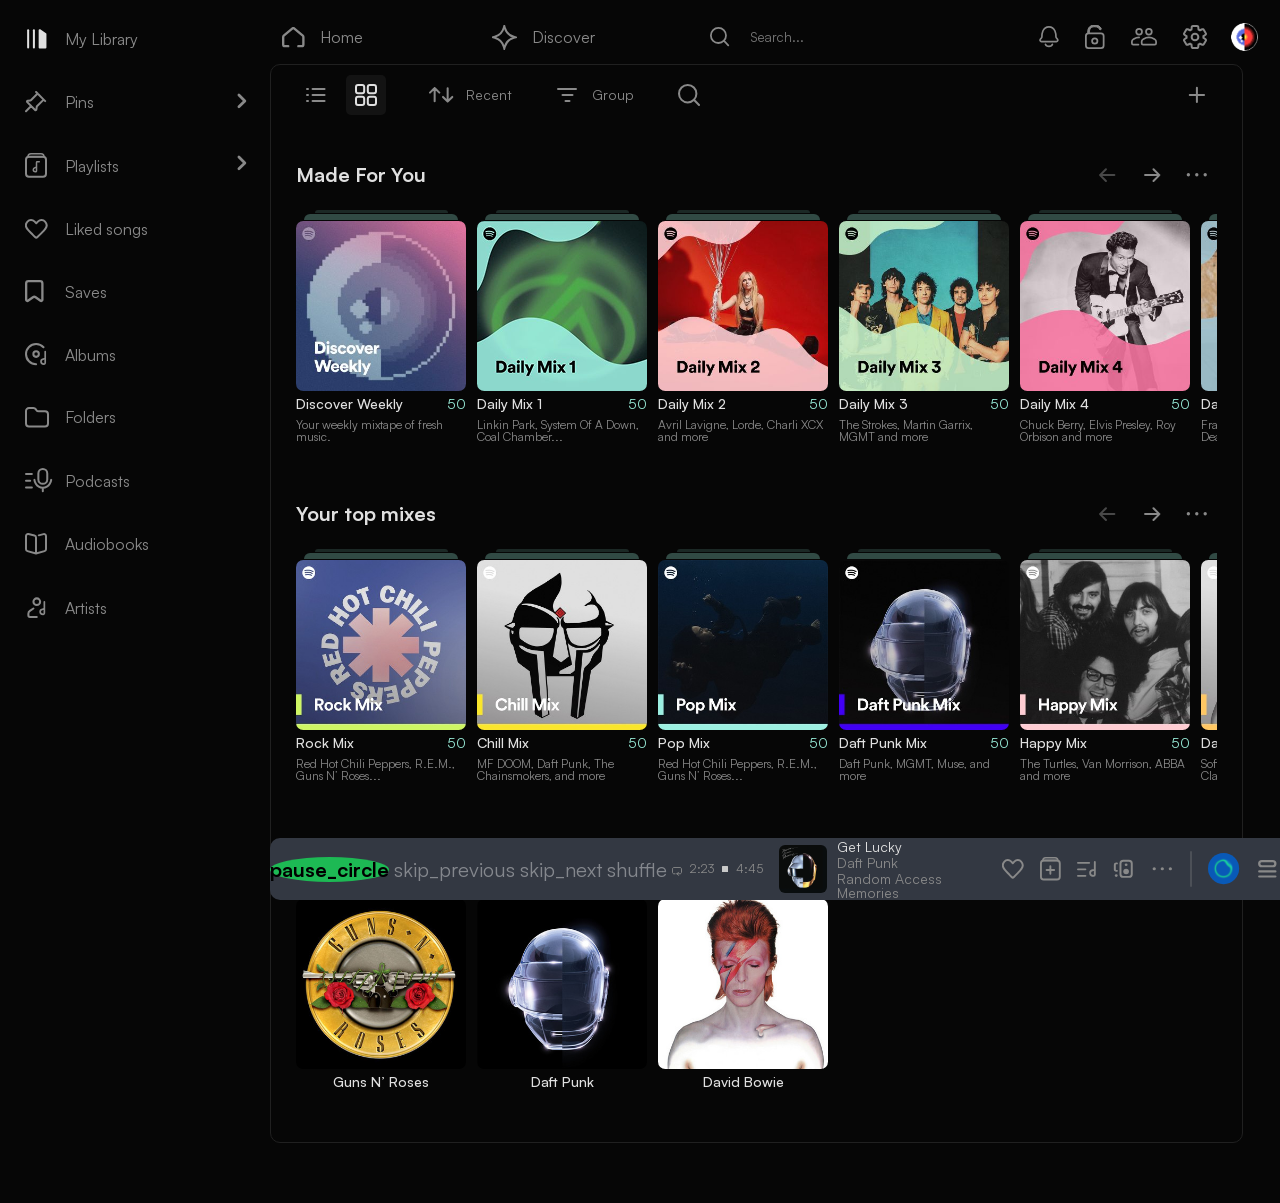
==== pages/Library/index.html @ 7c98db14 "Add Library nav-bar" ====
<!doctype html>
<html lang="en">

<head>
  <meta charset="UTF-8" />
  <meta name="viewport" content="width=device-width, initial-scale=1.0" />
  <title>My Library</title>
  <link rel="stylesheet" href="./css/library.css" />
  <link rel="icon" sizes="32x32" type="image/png" href="../../assets/icons/favicon32.png" />
</head>

<body class="admin-layout">

  <input type="checkbox" id="friends-sidebar-toggle" class="hidden-trigger">

  <header class="header">
    <ul class="menu header__nav_left">
      <li class="header__item">
        <a class="menu__nav" href="#"><img src="../../assets/icons/icon_home.svg" alt="" />
          <img src="../../assets/icons/icon_homeA.svg" alt="icon home" />Home</a>
      </li>
      <li class="header__item">
        <a class="menu__nav" href="../discover/discover.html"><img src="../../assets/icons/icon_discover.svg" alt="icon discover" />
          <img src="../../assets/icons/icon_discoverA.svg" alt="" />Discover</a>
      </li>
      <!-- icon search           -->
      <li class="header__item search">
        <input type="text" placeholder="Search..." class="search__bar" name="search-bar" />
      </li>
    </ul>
    <ul class="menu header__nav_right">
      <!-- icon bell            -->
      <li>
        <a class="menu__nav" href="#">
          <svg class="menu__icon" width="24" height="26" viewBox="0 0 24 26" fill="none"
            xmlns="http://www.w3.org/2000/svg">
            <path
              d="M19.4546 17.5398H4.39895C3.20929 17.5398 2.55941 16.1522 3.32101 15.2383L4.57552 13.7329C4.79088 13.4745 4.89842 13.1476 4.89514 12.8112C4.8745 10.6918 5.24657 2.80664 11.9268 2.80664C18.607 2.80664 18.9791 10.6918 18.9584 12.8112C18.9552 13.1476 19.0627 13.4745 19.2781 13.7329L20.5326 15.2383C21.2942 16.1522 20.6443 17.5398 19.4546 17.5398Z"
              stroke-width="1.6838" stroke-linecap="round" stroke-linejoin="round" />
            <path
              d="M8.41895 20.3459C8.41895 20.3459 9.12052 22.4507 11.9268 22.4507C14.7331 22.4507 15.4347 20.3459 15.4347 20.3459"
              stroke-width="1.6838" stroke-linecap="round" stroke-linejoin="round" />
          </svg>
        </a>
      </li>
      <!-- icon lock            -->
      <li>
        <a class="menu__nav" href="#">
          <svg class="menu__icon" width="20" height="24" viewBox="0 0 20 24" fill="none"
            xmlns="http://www.w3.org/2000/svg">
            <path
              d="M14.5457 4.26552C14.7544 4.70905 15.2832 4.89939 15.7267 4.69066C16.1702 4.48192 16.3606 3.95316 16.1518 3.50963L14.5457 4.26552ZM3.61666 7.98816C4.49277 7.84598 4.49283 7.84638 4.49289 7.84675C4.49291 7.84684 4.49296 7.84719 4.49299 7.84737C4.49305 7.84773 4.49309 7.84799 4.49312 7.84814C4.49316 7.84844 4.49314 7.84833 4.49306 7.84781C4.4929 7.84676 4.49249 7.84408 4.49187 7.83981C4.49063 7.83128 4.48854 7.81644 4.48589 7.79571C4.48057 7.75421 4.47303 7.68935 4.46549 7.60449C4.45037 7.43439 4.43548 7.18627 4.43819 6.88671C4.44366 6.28146 4.52078 5.49832 4.79016 4.73233C5.05715 3.97315 5.50453 3.25206 6.24453 2.71568C6.98229 2.18093 8.08614 1.77515 9.7633 1.77515V0C7.79098 0 6.30174 0.481792 5.20273 1.27839C4.10595 2.07338 3.47285 3.12744 3.11555 4.1434C2.76065 5.15256 2.66967 6.14457 2.66311 6.87067C2.6598 7.2368 2.67792 7.5434 2.69731 7.76162C2.70702 7.87092 2.71711 7.95861 2.72511 8.02113C2.72911 8.0524 2.7326 8.07743 2.73528 8.09577C2.73661 8.10494 2.73774 8.11244 2.73863 8.11822C2.73908 8.12111 2.73947 8.12357 2.73979 8.12559C2.73995 8.1266 2.74009 8.1275 2.74022 8.1283C2.74028 8.12869 2.74036 8.1292 2.74039 8.1294C2.74047 8.12989 2.74055 8.13034 3.61666 7.98816ZM9.7633 1.77515C11.2681 1.77515 12.31 2.10211 13.0382 2.55229C13.7643 3.00119 14.2364 3.60832 14.5457 4.26552L16.1518 3.50963C15.7204 2.59289 15.0353 1.70001 13.9716 1.0424C12.91 0.386066 11.5295 0 9.7633 0V1.77515Z"
              fill="#898989" />
            <path
              d="M15.9763 8.43188H3.55029C2.07971 8.43188 0.887573 9.62403 0.887573 11.0946V20.4141C0.887573 21.8847 2.07971 23.0768 3.55029 23.0768H15.9763C17.4469 23.0768 18.639 21.8847 18.639 20.4141V11.0946C18.639 9.62403 17.4469 8.43188 15.9763 8.43188Z"
              stroke-width="1.77515" />
            <circle cx="9.76331" cy="15.9763" r="2.66272" stroke-width="1.77515" />
          </svg>
        </a>
      </li>
      <li>
        <label for="friends-sidebar-toggle" class="menu__nav" href="#">
          <img src="../../assets/icons/icon_friends.svg" alt="icon friends"/>
          <img src="../../assets/icons/icon_friendsActive.svg" alt="icon friends"/>
        </label>
      </li>
      <!-- icon settings            -->
      <li>
        <a class="menu__nav" href="#">
          <svg class="menu__icon" width="24" height="24" viewBox="0 0 24 24" fill="none"
            xmlns="http://www.w3.org/2000/svg">
            <path
              d="M14.1164 1H9.88363C9.60145 1 9.35689 1.09167 9.14995 1.275C8.94302 1.45833 8.82074 1.6875 8.78312 1.9625L8.4445 4.52C8.19994 4.61167 7.96968 4.72167 7.75371 4.85C7.537 4.97833 7.32517 5.11583 7.11824 5.2625L4.66325 4.2725C4.39988 4.18083 4.13651 4.17167 3.87313 4.245C3.60976 4.31833 3.40283 4.47417 3.25233 4.7125L1.16418 8.26C1.01368 8.49833 0.966651 8.755 1.02309 9.03C1.07952 9.305 1.22062 9.525 1.44636 9.69L3.56273 11.2575C3.54392 11.3858 3.53451 11.5098 3.53451 11.6293V12.3718C3.53451 12.4906 3.54392 12.6142 3.56273 12.7425L1.44636 14.31C1.22062 14.475 1.07952 14.695 1.02309 14.97C0.966651 15.245 1.01368 15.5017 1.16418 15.74L3.25233 19.2875C3.38402 19.5442 3.58606 19.7048 3.85846 19.7693C4.13161 19.8331 4.39988 19.8192 4.66325 19.7275L7.11824 18.7375C7.32517 18.8842 7.54151 19.0217 7.76726 19.15C7.993 19.2783 8.21875 19.3883 8.4445 19.48L8.78312 22.0375C8.82074 22.3125 8.94302 22.5417 9.14995 22.725C9.35689 22.9083 9.60145 23 9.88363 23H14.1164C14.3986 23 14.6431 22.9083 14.85 22.725C15.057 22.5417 15.1793 22.3125 15.2169 22.0375L15.5555 19.48C15.8001 19.3883 16.0307 19.2783 16.2474 19.15C16.4634 19.0217 16.6748 18.8842 16.8818 18.7375L19.3368 19.7275C19.6001 19.8192 19.8635 19.8283 20.1269 19.755C20.3902 19.6817 20.5972 19.5258 20.7477 19.2875L22.8358 15.74C22.9863 15.5017 23.0334 15.245 22.9769 14.97C22.9205 14.695 22.7794 14.475 22.5536 14.31L20.4373 12.7425C20.4561 12.6142 20.4655 12.4906 20.4655 12.3718V11.6293C20.4655 11.5098 20.4467 11.3858 20.4091 11.2575L22.5254 9.69C22.7512 9.525 22.8923 9.305 22.9487 9.03C23.0051 8.755 22.9581 8.49833 22.8076 8.26L20.7195 4.74C20.569 4.50167 20.3575 4.34107 20.0851 4.2582C19.812 4.17607 19.5437 4.18083 19.2803 4.2725L16.8818 5.2625C16.6748 5.11583 16.4585 4.97833 16.2327 4.85C16.007 4.72167 15.7813 4.61167 15.5555 4.52L15.2169 1.9625C15.1793 1.6875 15.057 1.45833 14.85 1.275C14.6431 1.09167 14.3986 1 14.1164 1Z"
              stroke-width="2" />
            <circle cx="3.34783" cy="3.34783" r="3.34783" transform="matrix(1 0 0 -1 8.65216 15.3478)"
              stroke-width="2" />
          </svg>
        </a>
      </li>
      <li>
        <a class="menu__nav" href="#">
          <img src="../../assets/icons/icon_sprite.svg" alt="icon sprite" />
          <img src="../../assets/icons/icon_sprite.svg" alt="icon sprite" />
        </a>
      </li>
    </ul>
  </header>

  <aside class="aside-bar">
    <ul class="aside-bar__list">
      <li class="aside-bar__item">
        <a class="aside-bar__link aside-bar__icon--active" href="#">
          <img src="../../assets/icons/icon_libraryA.svg" alt="icon library" />
          <img src="../../assets/icons/icon_libraryA.svg" alt="icon library" />
          My Library
        </a>
      </li>
      <li class="aside-bar__item aside-bar__item--arrow-right">
        <a href="#" class="aside-bar__link"><img src="../../assets/icons/icon_pins.svg" alt="icon pins" />Pins</a>
      </li>
      <li class="aside-bar__item aside-bar__item--arrow-right">
        <a href="#" class="aside-bar__link"><img src="../../assets/icons/icon_playlists.svg"
            alt="icon playlists" />Playlists</a>
      </li>
      <li class="aside-bar__item">
        <a href="#" class="aside-bar__link"><img src="../../assets/icons/icon_liked.svg" alt="icon liked" />Liked
          songs</a>
      </li>
      <li class="aside-bar__item">
        <a href="#" class="aside-bar__link"><img src="../../assets/icons/icon_saves.svg" alt="icon saves" />Saves</a>
      </li>
      <li class="aside-bar__item">
        <a href="#" class="aside-bar__link"><img src="../../assets/icons/icon_albums.svg" alt="icon albums" />Albums</a>
      </li>
      <li class="aside-bar__item">
        <a href="#" class="aside-bar__link"><img src="../../assets/icons/icon_folders.svg" alt="icon folders" />Folders</a>
      </li>
      <li class="aside-bar__item">
        <a href="#" class="aside-bar__link"><img src="../../assets/icons/icon_podcasts.svg"
            alt="icon podcasts" />Podcasts</a>
      </li>
      <li class="aside-bar__item">
        <a href="#" class="aside-bar__link"><img src="../../assets/icons/icon_audiobooks.svg"
            alt="icon audiobooks" />Audiobooks</a>
      </li>
      <li class="aside-bar__item">
        <a href="#" class="aside-bar__link"><img src="../../assets/icons/icon_artists.svg" alt="icon artists" />Artists</a>
      </li>
    </ul>
  </aside>

  <main class="main">

    <!-- main content -->
    <section class="main_section">

      <nav class="library_nav_bar">
        <ul class="library_nav_bar__items">
          <li>
            <ul class="library_nav_bar__buttons_view">
              <li>
                <button class="btn_with_img">
                  <svg width="20" height="14" viewBox="0 0 20 14" fill="none" xmlns="http://www.w3.org/2000/svg">
                  <path d="M6.58398 13H18.584" stroke="#898989" stroke-width="2" stroke-linecap="round"/>
                  <path d="M1 13H2" stroke="#898989" stroke-width="2" stroke-linecap="round"/>
                  <path d="M6.58398 7H18.584" stroke="#898989" stroke-width="2" stroke-linecap="round"/>
                  <path d="M1 7H2" stroke="#898989" stroke-width="2" stroke-linecap="round"/>
                  <path d="M6.58398 1H18.584" stroke="#898989" stroke-width="2" stroke-linecap="round"/>
                  <path d="M1 1H2" stroke="#898989" stroke-width="2" stroke-linecap="round"/>
                  </svg>
                  <!-- <img src="./assets/icons/icon_list.svg" alt="List View"> -->
                </button>
              </li>
              <li>
                <button class="btn_with_img btn_with_img--active">
                  <!-- <img src="./assets/icons/icon_grid.svg" alt="Grid View"> -->
                  <svg width="22" height="22" viewBox="0 0 22 22" fill="none" xmlns="http://www.w3.org/2000/svg">
                  <rect width="8.18182" height="8.18182" rx="2" transform="matrix(1 0 0 -1 1 21)" stroke="#E0E0E0" stroke-width="2"/>
                  <rect width="8.18182" height="8.18182" rx="2" transform="matrix(1 0 0 -1 1 9.18176)" stroke="#E0E0E0" stroke-width="2"/>
                  <rect width="8.18182" height="8.18182" rx="2" transform="matrix(1 0 0 -1 12.8184 21)" stroke="#E0E0E0" stroke-width="2"/>
                  <rect width="8.18182" height="8.18182" rx="2" transform="matrix(1 0 0 -1 12.8184 9.18176)" stroke="#E0E0E0" stroke-width="2"/>
                  </svg>
                </button>
              </li>
            </ul>
          </li>
          <li>
            <ul class="library_nav_bar__buttons_filter">
              <li>
                <button class="btn_with_img_and_text">
                  <div class="btn_with_img_and_text__icon">
                    <!-- <img src="./assets/icons/icon_recent.svg" alt="Recent"> -->
                     <svg width="25" height="16" viewBox="0 0 25 16" fill="none" xmlns="http://www.w3.org/2000/svg">
                      <path d="M5.65327 14.2864L5.65327 1.01023M5.65327 1.01023L10.2964 5.65335M5.65327 1.01023L1.01015 5.65335" stroke="#898989" stroke-width="2.02054" stroke-linecap="round" stroke-linejoin="round"/>
                      <path d="M18.6534 1.28638L18.6534 14.5625M18.6534 14.5625L14.0103 9.9194M18.6534 14.5625L23.2965 9.9194" stroke="#898989" stroke-width="2.02054" stroke-linecap="round" stroke-linejoin="round"/>
                      </svg>
                  </div>
                  <span>Recent</span>
                </button>
              </li>
              <li>
                <button class="btn_with_img_and_text">
                  <div class="btn_with_img_and_text__icon">
                    <!-- <img src="./assets/icons/icon_group.svg" alt="Group"> -->
                     <svg width="20" height="14" viewBox="0 0 20 14" fill="none" xmlns="http://www.w3.org/2000/svg">
                      <path d="M19 1L1 1" stroke="#898989" stroke-width="2" stroke-linecap="round"/>
                      <path d="M15.4922 7L5.49219 7" stroke="#898989" stroke-width="2" stroke-linecap="round"/>
                      <path d="M12.4922 13H8.49219" stroke="#898989" stroke-width="2" stroke-linecap="round"/>
                      </svg>
                  </div>
                  <span>Group</span>
                </button>
              </li>
              <li>
                <button class="btn_with_img">
                  <!-- <img src="./assets/icons/icon_search.svg" alt="Search"> -->
                   <svg width="23" height="23" viewBox="0 0 23 23" fill="none" xmlns="http://www.w3.org/2000/svg">
                    <path d="M15.9158 15.7929C17.4535 14.2244 18.4016 12.0759 18.4016 9.70591C18.4016 4.90343 14.5084 1.01025 9.70591 1.01025C4.90343 1.01025 1.01025 4.90343 1.01025 9.70591C1.01025 14.5084 4.90343 18.4016 9.70591 18.4016C12.1384 18.4016 14.3377 17.4027 15.9158 15.7929ZM15.9158 15.7929L21.0103 21.0103" stroke="#898989" stroke-width="2.02054" stroke-linecap="round"/>
                    </svg>
                </button>
              </li>
            </ul>
          </li>
          <li>
            <button class="btn_with_img">
              <!-- <img src="./assets/icons/icon_plus.svg" alt="Plus"> -->
              <svg width="24" height="24" viewBox="0 0 24 24" fill="none" xmlns="http://www.w3.org/2000/svg">
              <path d="M11.9059 4.76246V11.9061M11.9059 19.0498V11.9061M11.9059 11.9061L4.76221 11.9061M11.9059 11.9061H19.0496" stroke="#898989" stroke-width="2.02054" stroke-linecap="round" stroke-linejoin="round"/>
              </svg>
            </button>
          </li>
        </ul>
      </nav>

      <!-- recommendations -->
       <section class="recommendations">
        <ul class="recommendations__list">
          <li class="recommendations__item recommendation">
            <img src="../../assets/recommendation_images/recommendation1.png" alt="Daft Punk" class="recommendation__image">
            <div class="recommendation__info">
              <h3 class="recommendation__info-title">Get Lucky (feat. Pharrell Williams and Nile Rodgers)</h3>
              <p class="recommendation__info-description">Daft Punk</p>
            </div>
          </li>
          <li class="recommendations__item recommendation">
            <img src="../../assets/recommendation_images/recommendation2.png" alt="Daft Punk" class="recommendation__image">
            <div class="recommendation__info">
              <h3 class="recommendation__info-title">Daily Mix 2</h3>
              <p class="recommendation__info-description"></p>
            </div>
          </li>
          <li class="recommendations__item recommendation">
            <img src="../../assets/recommendation_images/recommendation3.png" alt="Daft Punk" class="recommendation__image">
            <div class="recommendation__info">
              <h3 class="recommendation__info-title">Daily Mix 1</h3>
              <p class="recommendation__info-description"></p>
            </div>
          </li>
          <li class="recommendations__item recommendation">
            <img src="../../assets/recommendation_images/recommendation1.png" alt="Daft Punk" class="recommendation__image">
            <div class="recommendation__info">
              <h3 class="recommendation__info-title">Instant Crush</h3>
              <p class="recommendation__info-description">Daft Punk</p>
            </div>
          </li>
          <li class="recommendations__item recommendation">
            <img src="../../assets/recommendation_images/recommendation1.png" alt="Daft Punk" class="recommendation__image">
            <div class="recommendation__info">
              <h3 class="recommendation__info-title">Around the world</h3>
              <p class="recommendation__info-description">Daft Punk</p>
            </div>
          </li>
          <li class="recommendations__item recommendation">
            <img src="../../assets/recommendation_images/recommendation6.png" alt="Daft Punk" class="recommendation__image">
            <div class="recommendation__info">
              <h3 class="recommendation__info-title">Rock Mix</h3>
              <p class="recommendation__info-description"></p>
            </div>
          </li>
        </ul>
       </section>

      <!-- cards section -->
      <section class="cards">
        <header>
          <h2>Made For You</h2>
          <nav>
            <ul class="cards__nav-bar">
              <li>
                <button class="cards__nav-bar-btn cards__nav-bar-btn--disabled">
                  <img src="../../assets/icons/icon_arrow-left.svg" alt="left arrow">
                </button>
              </li>
              <li>
                <button class="cards__nav-bar-btn">
                  <img src="../../assets/icons/icon_arrow-right.svg" alt="right arrow">
                </button>
              </li>
              <li>
                <button class="cards__nav-bar-btn">
                  <img src="../../assets/icons/icon_ellipsis.svg" alt="ellipsis">
                </button>
              </li>
            </ul>
          </nav>
        </header>
        <ul class="cards__list">
          <li>
            <div class="card">
              <div class="card__image">
                <div class="card__image-top-mirror-second"></div>
                <div class="card__image-top-mirror-first"></div>
                <img src="../../assets/card_images/DiscoverWeekly.png" alt="Discover Weekly">
              </div>
              <div class="card__content">
                <header>
                  <h3>
                    Discover Weekly
                  </h3>
                  <span>
                    50
                  </span>
                </header>
                <p>
                  Your weekly mixtape of fresh music.
                </p>
              </div>
            </div>
          </li>
          <li>
            <div class="card">
              <div class="card__image">
                <div class="card__image-top-mirror-second"></div>
                <div class="card__image-top-mirror-first"></div>
                <img src="../../assets/card_images/DailyMix1.png" alt="Daily Mix 1">
              </div>
              <div class="card__content">
                <header>
                  <h3>
                    Daily Mix 1
                  </h3>
                  <span>
                    50
                  </span>
                </header>
                <p>
                  Linkin Park, System Of A Down, Coal Chamber...
                </p>
              </div>
            </div>
          </li>
          <li>
            <div class="card">
              <div class="card__image">
                <div class="card__image-top-mirror-second"></div>
                <div class="card__image-top-mirror-first"></div>
                <img src="../../assets/card_images/DailyMix2.png" alt="Daily Mix 2">
              </div>
              <div class="card__content">
                <header>
                  <h3>
                    Daily Mix 2
                  </h3>
                  <span>
                    50
                  </span>
                </header>
                <p>
                  Avril Lavigne, Lorde, Charli XCX and more
                </p>
              </div>
            </div>
          </li>
          <li>
            <div class="card">
              <div class="card__image">
                <div class="card__image-top-mirror-second"></div>
                <div class="card__image-top-mirror-first"></div>
                <img src="../../assets/card_images/DailyMix3.png" alt="Daily Mix 3">
              </div>
              <div class="card__content">
                <header>
                  <h3>
                    Daily Mix 3
                  </h3>
                  <span>
                    50
                  </span>
                </header>
                <p>
                  The Strokes, Martin Garrix, MGMT and more
                </p>
              </div>
            </div>
          </li>
          <li>
            <div class="card">
              <div class="card__image">
                <div class="card__image-top-mirror-second"></div>
                <div class="card__image-top-mirror-first"></div>
                <img src="../../assets/card_images/DailyMix4.png" alt="Daily Mix 4">
              </div>
              <div class="card__content">
                <header>
                  <h3>
                    Daily Mix 4
                  </h3>
                  <span>
                    50
                  </span>
                </header>
                <p>
                  Chuck Berry, Elvis Presley, Roy Orbison and more
                </p>
              </div>
            </div>
          </li>
          <li>
            <div class="card">
              <div class="card__image">
                <div class="card__image-top-mirror-second"></div>
                <div class="card__image-top-mirror-first"></div>
                <img src="../../assets/card_images/DailyMix6.png" alt="Daily Mix 6">
              </div>
              <div class="card__content">
                <header>
                  <h3>
                    Daily Mix 6
                  </h3>
                  <span>
                    50
                  </span>
                </header>
                <p>
                  Frank Sinatra, Gerhard Trede, Dean Martin and more
                </p>
              </div>
            </div>
          </li>
          <li>
            <div class="card">
              <div class="card__image">
                <div class="card__image-top-mirror-second"></div>
                <div class="card__image-top-mirror-first"></div>
                <img src="../../assets/card_images/NirvanaRadio.png" alt="Nirvana Radio">
              </div>
              <div class="card__content">
                <header>
                  <h3>
                    Nirvana Radio
                  </h3>
                  <span>
                    50
                  </span>
                </header>
                <p>
                  The Strokes, Martin Garrix, MGMT and more
                </p>
              </div>
            </div>
          </li>
          <li>
            <div class="card">
              <div class="card__image">
                <div class="card__image-top-mirror-second"></div>
                <div class="card__image-top-mirror-first"></div>
                <img src="../../assets/card_images/FallOutBoyRadio.png" alt="Fall Out Boy Radio">
              </div>
              <div class="card__content">
                <header>
                  <h3>
                    Fall Out Boy Radio
                  </h3>
                  <span>
                    50
                  </span>
                </header>
                <p>
                  With Panic! At The Disco, The All-American Rejects,...
                </p>
              </div>
            </div>
          </li>
          <li>
            <div class="card">
              <div class="card__image">
                <div class="card__image-top-mirror-second"></div>
                <div class="card__image-top-mirror-first"></div>
                <img src="../../assets/card_images/DiscoverWeekly.png" alt="Discover Weekly">
              </div>
              <div class="card__content">
                <header>
                  <h3>
                    Discover Weekly
                  </h3>
                  <span>
                    50
                  </span>
                </header>
                <p>
                  Your weekly mixtape of fresh music.
                </p>
              </div>
            </div>
          </li>
          <li>
            <div class="card">
              <div class="card__image">
                <div class="card__image-top-mirror-second"></div>
                <div class="card__image-top-mirror-first"></div>
                <img src="../../assets/card_images/DailyMix1.png" alt="Daily Mix 1">
              </div>
              <div class="card__content">
                <header>
                  <h3>
                    Daily Mix 1
                  </h3>
                  <span>
                    50
                  </span>
                </header>
                <p>
                  Linkin Park, System Of A Down, Coal Chamber...
                </p>
              </div>
            </div>
          </li>
          <li>
            <div class="card">
              <div class="card__image">
                <div class="card__image-top-mirror-second"></div>
                <div class="card__image-top-mirror-first"></div>
                <img src="../../assets/card_images/DailyMix2.png" alt="Daily Mix 2">
              </div>
              <div class="card__content">
                <header>
                  <h3>
                    Daily Mix 2
                  </h3>
                  <span>
                    50
                  </span>
                </header>
                <p>
                  Avril Lavigne, Lorde, Charli XCX and more
                </p>
              </div>
            </div>
          </li>
          <li>
            <div class="card">
              <div class="card__image">
                <div class="card__image-top-mirror-second"></div>
                <div class="card__image-top-mirror-first"></div>
                <img src="../../assets/card_images/DailyMix3.png" alt="Daily Mix 3">
              </div>
              <div class="card__content">
                <header>
                  <h3>
                    Daily Mix 3
                  </h3>
                  <span>
                    50
                  </span>
                </header>
                <p>
                  The Strokes, Martin Garrix, MGMT and more
                </p>
              </div>
            </div>
          </li>
          <li>
            <div class="card">
              <div class="card__image">
                <div class="card__image-top-mirror-second"></div>
                <div class="card__image-top-mirror-first"></div>
                <img src="../../assets/card_images/DailyMix4.png" alt="Daily Mix 4">
              </div>
              <div class="card__content">
                <header>
                  <h3>
                    Daily Mix 4
                  </h3>
                  <span>
                    50
                  </span>
                </header>
                <p>
                  Chuck Berry, Elvis Presley, Roy Orbison and more
                </p>
              </div>
            </div>
          </li>
          <li>
            <div class="card">
              <div class="card__image">
                <div class="card__image-top-mirror-second"></div>
                <div class="card__image-top-mirror-first"></div>
                <img src="../../assets/card_images/DailyMix6.png" alt="Daily Mix 6">
              </div>
              <div class="card__content">
                <header>
                  <h3>
                    Daily Mix 6
                  </h3>
                  <span>
                    50
                  </span>
                </header>
                <p>
                  Frank Sinatra, Gerhard Trede, Dean Martin and more
                </p>
              </div>
            </div>
          </li>
          <li>
            <div class="card">
              <div class="card__image">
                <div class="card__image-top-mirror-second"></div>
                <div class="card__image-top-mirror-first"></div>
                <img src="../../assets/card_images/NirvanaRadio.png" alt="Nirvana Radio">
              </div>
              <div class="card__content">
                <header>
                  <h3>
                    Nirvana Radio
                  </h3>
                  <span>
                    50
                  </span>
                </header>
                <p>
                  The Strokes, Martin Garrix, MGMT and more
                </p>
              </div>
            </div>
          </li>
          <li>
            <div class="card">
              <div class="card__image">
                <div class="card__image-top-mirror-second"></div>
                <div class="card__image-top-mirror-first"></div>
                <img src="../../assets/card_images/FallOutBoyRadio.png" alt="Fall Out Boy Radio">
              </div>
              <div class="card__content">
                <header>
                  <h3>
                    Fall Out Boy Radio
                  </h3>
                  <span>
                    50
                  </span>
                </header>
                <p>
                  With Panic! At The Disco, The All-American Rejects,...
                </p>
              </div>
            </div>
          </li>
        </ul>
      </section>
      <section class="cards">
        <header>
          <h2>Your top mixes</h2>
          <nav>
            <ul class="cards__nav-bar">
              <li>
                <button class="cards__nav-bar-btn cards__nav-bar-btn--disabled">
                  <img src="../../assets/icons/icon_arrow-left.svg" alt="left arrow">
                </button>
              </li>
              <li>
                <button class="cards__nav-bar-btn">
                  <img src="../../assets/icons/icon_arrow-right.svg" alt="right arrow">
                </button>
              </li>
              <li>
                <button class="cards__nav-bar-btn">
                  <img src="../../assets/icons/icon_ellipsis.svg" alt="ellipsis">
                </button>
              </li>
            </ul>
          </nav>
        </header>
        <ul class="cards__list">
          <li>
            <div class="card">
              <div class="card__image">
                <div class="card__image-top-mirror-second"></div>
                <div class="card__image-top-mirror-first"></div>
                <img src="../../assets/card_images/RockMix.png" alt="Rock Mix">
              </div>
              <div class="card__content">
                <header>
                  <h3>
                    Rock Mix
                  </h3>
                  <span>
                    50
                  </span>
                </header>
                <p>
                  Red Hot Chili Peppers, R.E.M., Guns N’ Roses...
                </p>
              </div>
            </div>
          </li>
          <li>
            <div class="card">
              <div class="card__image">
                <div class="card__image-top-mirror-second"></div>
                <div class="card__image-top-mirror-first"></div>
                <img src="../../assets/card_images/ChillMix.png" alt="Chill Mix">
              </div>
              <div class="card__content">
                <header>
                  <h3>
                    Chill Mix
                  </h3>
                  <span>
                    50
                  </span>
                </header>
                <p>
                  MF DOOM, Daft Punk, The Chainsmokers, and more
                </p>
              </div>
            </div>
          </li>
          <li>
            <div class="card">
              <div class="card__image">
                <div class="card__image-top-mirror-second"></div>
                <div class="card__image-top-mirror-first"></div>
                <img src="../../assets/card_images/PopMix.png" alt="Pop Mix">
              </div>
              <div class="card__content">
                <header>
                  <h3>
                    Pop Mix
                  </h3>
                  <span>
                    50
                  </span>
                </header>
                <p>
                  Red Hot Chili Peppers, R.E.M., Guns N’ Roses...
                </p>
              </div>
            </div>
          </li>
          <li>
            <div class="card">
              <div class="card__image">
                <div class="card__image-top-mirror-second"></div>
                <div class="card__image-top-mirror-first"></div>
                <img src="../../assets/card_images/DaftPunkMix.png" alt="Daft Punk Mix">
              </div>
              <div class="card__content">
                <header>
                  <h3>
                    Daft Punk Mix
                  </h3>
                  <span>
                    50
                  </span>
                </header>
                <p>
                  Daft Punk, MGMT, Muse, and more
                </p>
              </div>
            </div>
          </li>
          <li>
            <div class="card">
              <div class="card__image">
                <div class="card__image-top-mirror-second"></div>
                <div class="card__image-top-mirror-first"></div>
                <img src="../../assets/card_images/HappyMix.png" alt="Happy Mix">
              </div>
              <div class="card__content">
                <header>
                  <h3>
                    Happy Mix
                  </h3>
                  <span>
                    50
                  </span>
                </header>
                <p>
                  The Turtles, Van Morrison, ABBA and more
                </p>
              </div>
            </div>
          </li>
          <li>
            <div class="card">
              <div class="card__image">
                <div class="card__image-top-mirror-second"></div>
                <div class="card__image-top-mirror-first"></div>
                <img src="../../assets/card_images/DavidBowieMix.png" alt="David Bowie Mix">
              </div>
              <div class="card__content">
                <header>
                  <h3>
                    David Bowie Mix
                  </h3>
                  <span>
                    50
                  </span>
                </header>
                <p>
                  Soft Cell, The Who and The Clash
                </p>
              </div>
            </div>
          </li>
          <li>
            <div class="card">
              <div class="card__image">
                <div class="card__image-top-mirror-second"></div>
                <div class="card__image-top-mirror-first"></div>
                <img src="../../assets/card_images/UpbeatMix.png" alt="Upbeat Mix">
              </div>
              <div class="card__content">
                <header>
                  <h3>
                    Upbeat Mix
                  </h3>
                  <span>
                    50
                  </span>
                </header>
                <p>
                  Kylie Minogue, Charli XCX, Cage The Elephant and...
                </p>
              </div>
            </div>
          </li>
          <li>
            <div class="card">
              <div class="card__image">
                <div class="card__image-top-mirror-second"></div>
                <div class="card__image-top-mirror-first"></div>
                <img src="../../assets/card_images/60sMix.png" alt="60s Mix">
              </div>
              <div class="card__content">
                <header>
                  <h3>
                    60s Mix
                  </h3>
                  <span>
                    50
                  </span>
                </header>
                <p>
                  Chuck Berry, Skeeter David, Van Morrison and...
                </p>
              </div>
            </div>
          </li>
          <li>
            <div class="card">
              <div class="card__image">
                <div class="card__image-top-mirror-second"></div>
                <div class="card__image-top-mirror-first"></div>
                <img src="../../assets/card_images/RockMix.png" alt="Rock Mix">
              </div>
              <div class="card__content">
                <header>
                  <h3>
                    Rock Mix
                  </h3>
                  <span>
                    50
                  </span>
                </header>
                <p>
                  Red Hot Chili Peppers, R.E.M., Guns N’ Roses...
                </p>
              </div>
            </div>
          </li>
          <li>
            <div class="card">
              <div class="card__image">
                <div class="card__image-top-mirror-second"></div>
                <div class="card__image-top-mirror-first"></div>
                <img src="../../assets/card_images/ChillMix.png" alt="Chill Mix">
              </div>
              <div class="card__content">
                <header>
                  <h3>
                    Chill Mix
                  </h3>
                  <span>
                    50
                  </span>
                </header>
                <p>
                  MF DOOM, Daft Punk, The Chainsmokers, and more
                </p>
              </div>
            </div>
          </li>
          <li>
            <div class="card">
              <div class="card__image">
                <div class="card__image-top-mirror-second"></div>
                <div class="card__image-top-mirror-first"></div>
                <img src="../../assets/card_images/PopMix.png" alt="Pop Mix">
              </div>
              <div class="card__content">
                <header>
                  <h3>
                    Pop Mix
                  </h3>
                  <span>
                    50
                  </span>
                </header>
                <p>
                  Red Hot Chili Peppers, R.E.M., Guns N’ Roses...
                </p>
              </div>
            </div>
          </li>
          <li>
            <div class="card">
              <div class="card__image">
                <div class="card__image-top-mirror-second"></div>
                <div class="card__image-top-mirror-first"></div>
                <img src="../../assets/card_images/DaftPunkMix.png" alt="Daft Punk Mix">
              </div>
              <div class="card__content">
                <header>
                  <h3>
                    Daft Punk Mix
                  </h3>
                  <span>
                    50
                  </span>
                </header>
                <p>
                  Daft Punk, MGMT, Muse, and more
                </p>
              </div>
            </div>
          </li>
          <li>
            <div class="card">
              <div class="card__image">
                <div class="card__image-top-mirror-second"></div>
                <div class="card__image-top-mirror-first"></div>
                <img src="../../assets/card_images/HappyMix.png" alt="Happy Mix">
              </div>
              <div class="card__content">
                <header>
                  <h3>
                    Happy Mix
                  </h3>
                  <span>
                    50
                  </span>
                </header>
                <p>
                  The Turtles, Van Morrison, ABBA and more
                </p>
              </div>
            </div>
          </li>
          <li>
            <div class="card">
              <div class="card__image">
                <div class="card__image-top-mirror-second"></div>
                <div class="card__image-top-mirror-first"></div>
                <img src="../../assets/card_images/DavidBowieMix.png" alt="David Bowie Mix">
              </div>
              <div class="card__content">
                <header>
                  <h3>
                    David Bowie Mix
                  </h3>
                  <span>
                    50
                  </span>
                </header>
                <p>
                  Soft Cell, The Who and The Clash
                </p>
              </div>
            </div>
          </li>
          <li>
            <div class="card">
              <div class="card__image">
                <div class="card__image-top-mirror-second"></div>
                <div class="card__image-top-mirror-first"></div>
                <img src="../../assets/card_images/UpbeatMix.png" alt="Upbeat Mix">
              </div>
              <div class="card__content">
                <header>
                  <h3>
                    Upbeat Mix
                  </h3>
                  <span>
                    50
                  </span>
                </header>
                <p>
                  Kylie Minogue, Charli XCX, Cage The Elephant and...
                </p>
              </div>
            </div>
          </li>
          <li>
            <div class="card">
              <div class="card__image">
                <div class="card__image-top-mirror-second"></div>
                <div class="card__image-top-mirror-first"></div>
                <img src="../../assets/card_images/60sMix.png" alt="60s Mix">
              </div>
              <div class="card__content">
                <header>
                  <h3>
                    60s Mix
                  </h3>
                  <span>
                    50
                  </span>
                </header>
                <p>
                  Chuck Berry, Skeeter David, Van Morrison and...
                </p>
              </div>
            </div>
          </li>
        </ul>
      </section>
      <section class="cards">
        <header>
          <h2>Your favorite artists</h2>
          <nav>
            <ul class="cards__nav-bar">
              <li>
                <button class="cards__nav-bar-btn cards__nav-bar-btn--disabled">
                  <img src="../../assets/icons/icon_arrow-left.svg" alt="left arrow">
                </button>
              </li>
              <li>
                <button class="cards__nav-bar-btn  cards__nav-bar-btn--disabled">
                  <img src="../../assets/icons/icon_arrow-right.svg" alt="right arrow">
                </button>
              </li>
              <li>
                <button class="cards__nav-bar-btn">
                  <img src="../../assets/icons/icon_ellipsis.svg" alt="ellipsis">
                </button>
              </li>
            </ul>
          </nav>
        </header>
        <ul class="cards__list">
          <li>
            <div class="card card--artist">
              <div class="card__image">
                <div class="card__image-top-mirror-second"></div>
                <div class="card__image-top-mirror-first"></div>
                <img src="../../assets/card_images/GunsNRoses.png" alt="Guns N' Roses">
              </div>
              <div class="card__content">
                <header>
                  <h3>
                    Guns N’ Roses
                  </h3>
                  <span>
                    50
                  </span>
                </header>
                <p>
                  Guns N’ Roses
                </p>
              </div>
            </div>
          </li>
          <li>
            <div class="card card--artist">
              <div class="card__image">
                <div class="card__image-top-mirror-second"></div>
                <div class="card__image-top-mirror-first"></div>
                <img src="../../assets/card_images/DaftPunk.png" alt="Daft Punk">
              </div>
              <div class="card__content">
                <header>
                  <h3>
                    Daft Punk
                  </h3>
                  <span>
                    50
                  </span>
                </header>
                <p>
                  Daft Punk
                </p>
              </div>
            </div>
          </li>
          <li>
            <div class="card card--artist">
              <div class="card__image">
                <div class="card__image-top-mirror-second"></div>
                <div class="card__image-top-mirror-first"></div>
                <img src="../../assets/card_images/DavidBowie.png" alt="David Bowie">
              </div>
              <div class="card__content">
                <header>
                  <h3>
                    David Bowie
                  </h3>
                  <span>
                    50
                  </span>
                </header>
                <p>
                  David Bowie
                </p>
              </div>
            </div>
          </li>
        </ul>
      </section>
    </section>

    <!-- Friends Activity -->
    <section class="friends_activity">
      <header class="friends_activity__header">
        <h3>
          Friends Activity
        </h3>
        <nav>
          <ul class="friends_activity__nav-bar">
            <li>
              <button>
                <img src="../../assets/icons/icon_friend_add.svg" alt="Add Friend">
              </button>
            </li>
            <li>
              <label for="friends-sidebar-toggle">
                <img src="../../assets/icons/icon_close.svg" alt="Close">
              </label>
            </li>
          </ul>
        </nav>
      </header>
      <ul class="friends_activity__list">
        <li class="friends_activity__item">
          <img src="../../assets/friend_images/friend4.png" alt="Friend Avatar" class="friends_activity__item-avatar">
          <div class="friends_activity__item-info">
            <h4 class="friends_activity__item-info-name">FriendlyMusicListener</h4>
            <div class="friends_activity__item-info-activity friends_activity__item-info-activity--active">
              <div class="friends_activity__item-info-activity--active-icon">
                <img src="../../assets/icons/icon_music-pictogram.svg" alt="Just now">
              </div>
              <span class="friends_activity__item-info-activity--active-time">Just now</span>
              <p class="friends_activity__item-info-activity-song">Goosebumps</p>
              <span class="friends_activity__item-info-activity-separator">•</span>
              <p class="friends_activity__item-info-activity-artist">Travis Scott</p>
            </div>
          </div>
        </li>
        <li class="friends_activity__item">
          <img src="../../assets/friend_images/friend1.png" alt="Friend Avatar" class="friends_activity__item-avatar">
          <div class="friends_activity__item-info">
            <h4 class="friends_activity__item-info-name">AverageMusicEnjoyer</h4>
            <div class="friends_activity__item-info-activity friends_activity__item-info-activity--active">
              <div class="friends_activity__item-info-activity--active-icon">
                <img src="../../assets/icons/icon_music-pictogram.svg" alt="Just now">
              </div>
              <span class="friends_activity__item-info-activity--active-time">Just now</span>
              <p class="friends_activity__item-info-activity-song">Get Lucky</p>
              <span class="friends_activity__item-info-activity-separator">•</span>
              <p class="friends_activity__item-info-activity-artist">Daft Punk</p>
            </div>
          </div>
        </li>
        <li class="friends_activity__item">
          <img src="../../assets/friend_images/friend2.png" alt="Friend Avatar" class="friends_activity__item-avatar">
          <div class="friends_activity__item-info">
            <h4 class="friends_activity__item-info-name">MusicEnthusiast</h4>
            <div class="friends_activity__item-info-activity">
              <div class="friends_activity__item-info-activity--active-icon">
                <img src="../../assets/icons/icon_music-pictogram.svg" alt="Just now">
              </div>
              <span class="friends_activity__item-info-activity--active-time">1h</span>
              <p class="friends_activity__item-info-activity-song">would he</p>
              <span class="friends_activity__item-info-activity-separator">•</span>
              <p class="friends_activity__item-info-activity-artist">joji</p>
            </div>
          </div>
        </li>
        <li class="friends_activity__item">
          <img src="../../assets/friend_images/friend3.png" alt="Friend Avatar" class="friends_activity__item-avatar">
          <div class="friends_activity__item-info">
            <h4 class="friends_activity__item-info-name">IListenToMusic56</h4>
            <div class="friends_activity__item-info-activity">
              <div class="friends_activity__item-info-activity--active-icon">
                <img src="../../assets/icons/icon_music-pictogram.svg" alt="Just now">
              </div>
              <span class="friends_activity__item-info-activity--active-time">6h</span>
              <p class="friends_activity__item-info-activity-song">Rockstar</p>
              <span class="friends_activity__item-info-activity-separator">•</span>
              <p class="friends_activity__item-info-activity-artist">Post Malone</p>
            </div>
          </div>
        </li>
      </ul>
    </section>
  </main>
  <footer class="player">
    <div class="controls">
      <button>
        <span class="material-symbols-outlined pause"> pause_circle </span>
        <span class="material-symbols-outlined play"> play_circle </span>
      </button>
      <button>
        <span class="material-symbols-outlined"> skip_previous </span>
      </button>
      <button>
        <span class="material-symbols-outlined"> skip_next </span>
      </button>
      <button>
        <span class="material-symbols-outlined"> shuffle </span>
      </button>
      <button class="repeat">
        <img src="../../assets/footer-image/repeat.svg" alt="repeat" />
      </button>
    </div>

    <div class="progress-area">
      <p class="time">2:23</p>
      <div class="progress-bar">
        <div class="progress"></div>
      </div>
      <span class="time">4:45</span>
      <a href="#">
        <img src="../../assets/footer-image/dynamics.svg" alt="dynamics" />
      </a>
    </div>

    <div class="song-info">
      <img src="../../assets/footer-image/song-get.svg" alt="Get lucky" />

      <div class="song-text">
        <p class="song-title">Get Lucky</p>
        <p class="song-artist">Daft Punk</p>
        <p class="song-memories">Random Access Memories</p>
      </div>
    </div>
    <div class="actions mobile-desctop">
      <ul>
        <li>
          <a href="#">
            <img src="../../assets/footer-image/favourite.svg" alt="favorite" />
          </a>
        </li>
        <li class="mobile-add">
          <a href="#">
            <img src="../../assets/footer-image/add-playlist.svg" alt="add-playlist" />
          </a>
        </li>
        <li>
          <a href="#">
            <img src="../../assets/footer-image/lyrics.svg" alt="lyrics" />
          </a>
        </li>
        <li>
          <a href="#">
            <img src="../../assets/footer-image/device.svg" alt="device" />
          </a>
        </li>
        <li>
          <a href="#">
            <img src="../../assets/footer-image/semicolon.svg" alt="colon" />
          </a>
        </li>
        <li>
          <img src="../../assets/footer-image/horizontal.svg" alt="horizontal" />
        </li>
        <li>
          <a href="#">
            <img src="../../assets/footer-image/dj.svg" alt="colon" />
          </a>
        </li>
        <li>
          <a href="#">
            <img src="../../assets/footer-image/default.svg" alt="colon" />
          </a>
        </li>
      </ul>
      
    </div>
    
    
  </footer>
</body>

</html>
---- pages/Library/css/library.css ----
@import url("../../../css/styles.css");
.library_nav_bar {
  overflow: hidden;
  padding: 10px 25px;
}
.library_nav_bar__items {
  display: flex;
  align-items: center;
  gap: 35px;
}
.library_nav_bar__items li:last-child {
  margin-left: auto;
}
.library_nav_bar__buttons_view {
  display: flex;
  align-items: center;
  gap: 10px;
}
.library_nav_bar__buttons_filter {
  display: flex;
  align-items: center;
  gap: 35px;
}

/*# sourceMappingURL=library.css.map */
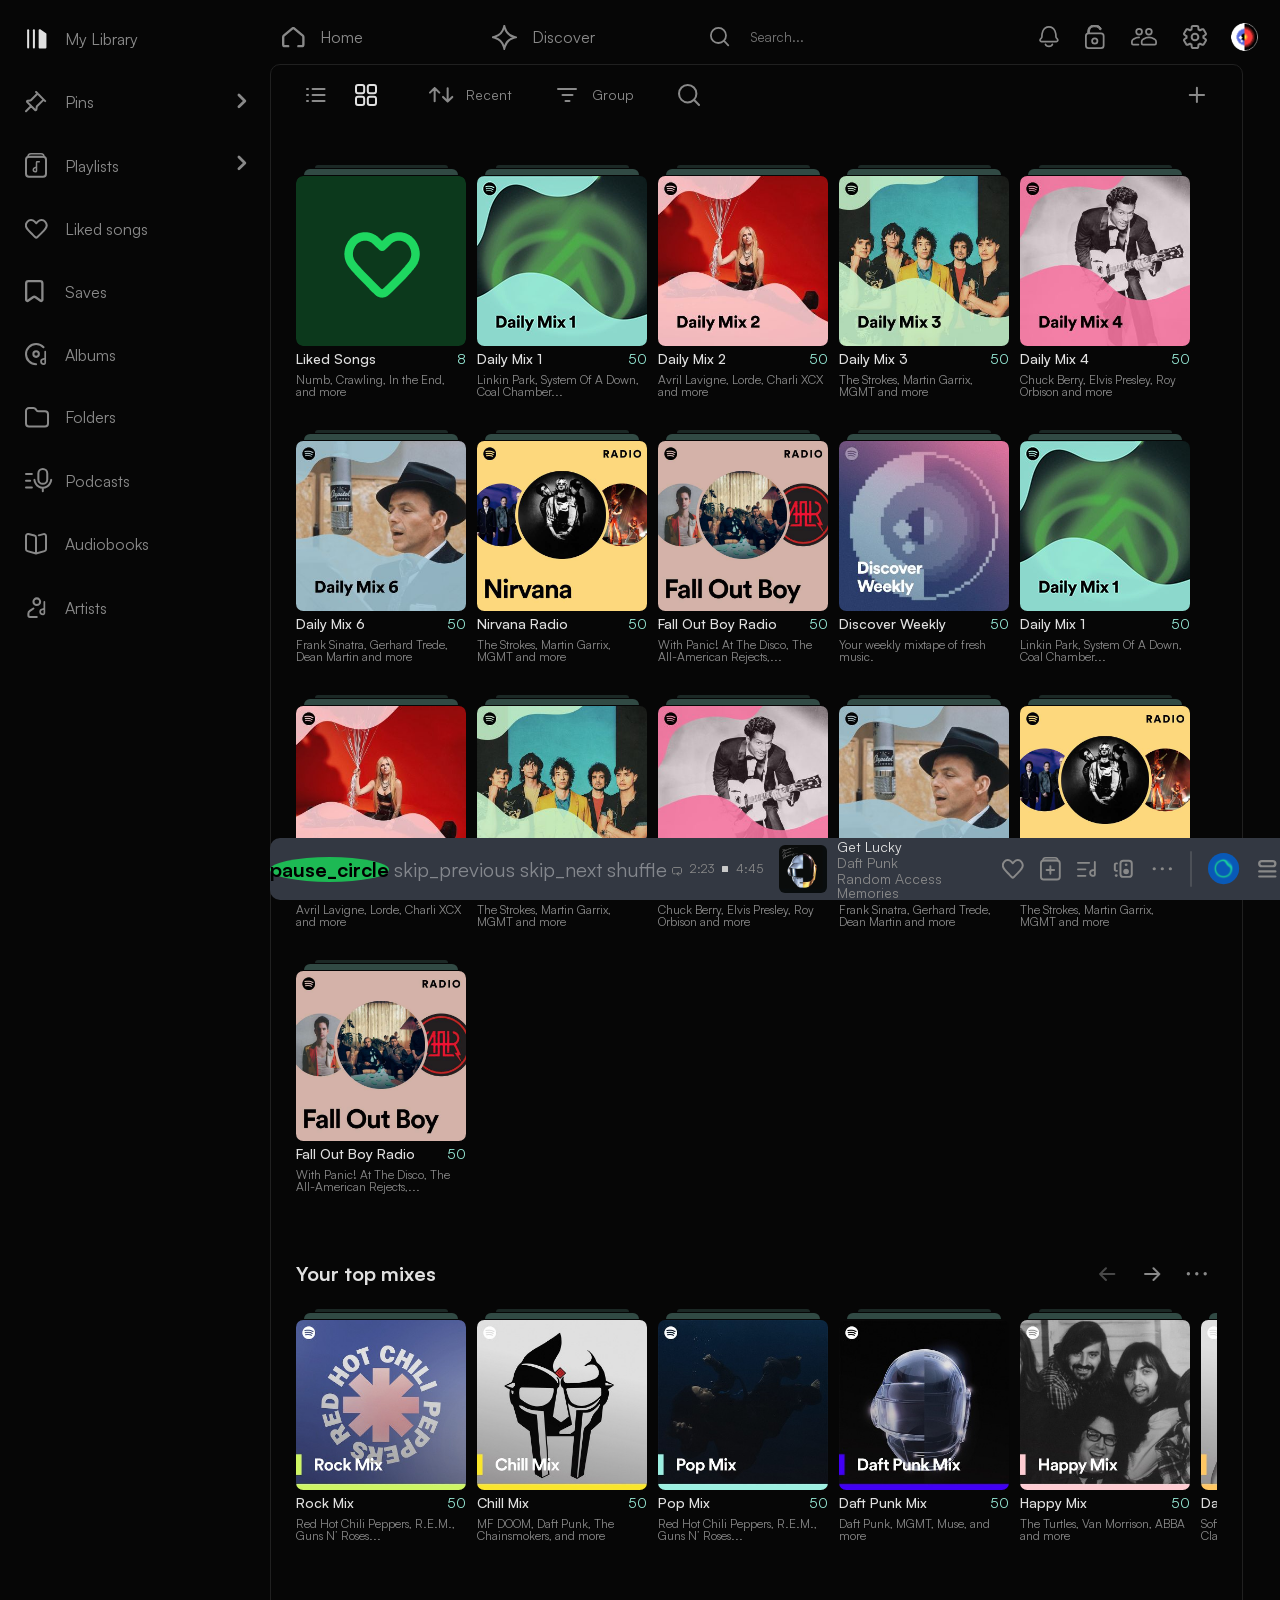
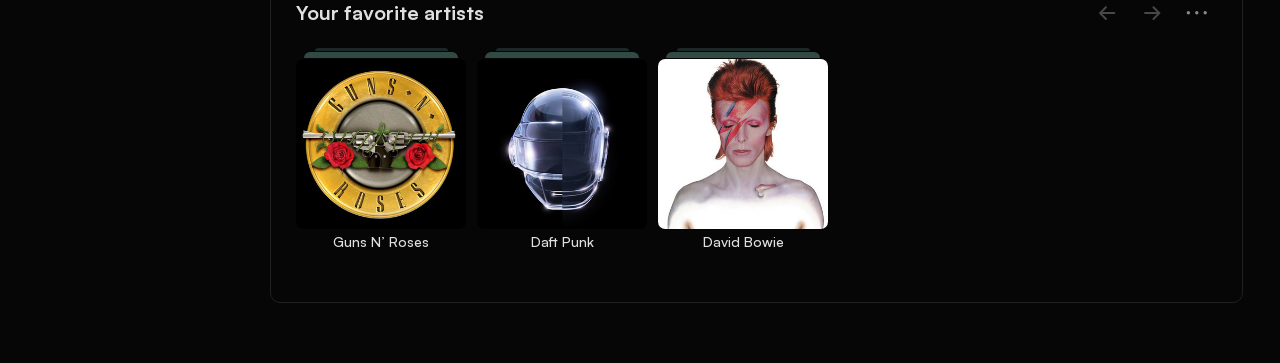
==== commit 4b8e04ba: "Start to create cards" ====
--- a/pages/Library/index.html
+++ b/pages/Library/index.html
@@ -139,7 +139,8 @@
           <li>
             <ul class="library_nav_bar__buttons_view">
               <li>
-                <button class="btn_with_img">
+                <!-- List view button -->
+                <button class="btn_with_img_only">
                   <svg width="20" height="14" viewBox="0 0 20 14" fill="none" xmlns="http://www.w3.org/2000/svg">
                   <path d="M6.58398 13H18.584" stroke="#898989" stroke-width="2" stroke-linecap="round"/>
                   <path d="M1 13H2" stroke="#898989" stroke-width="2" stroke-linecap="round"/>
@@ -148,12 +149,11 @@
                   <path d="M6.58398 1H18.584" stroke="#898989" stroke-width="2" stroke-linecap="round"/>
                   <path d="M1 1H2" stroke="#898989" stroke-width="2" stroke-linecap="round"/>
                   </svg>
-                  <!-- <img src="./assets/icons/icon_list.svg" alt="List View"> -->
                 </button>
               </li>
               <li>
-                <button class="btn_with_img btn_with_img--active">
-                  <!-- <img src="./assets/icons/icon_grid.svg" alt="Grid View"> -->
+                <!-- Grid view button -->
+                <button class="btn_with_img_only btn_with_img_only--active">
                   <svg width="22" height="22" viewBox="0 0 22 22" fill="none" xmlns="http://www.w3.org/2000/svg">
                   <rect width="8.18182" height="8.18182" rx="2" transform="matrix(1 0 0 -1 1 21)" stroke="#E0E0E0" stroke-width="2"/>
                   <rect width="8.18182" height="8.18182" rx="2" transform="matrix(1 0 0 -1 1 9.18176)" stroke="#E0E0E0" stroke-width="2"/>
@@ -167,9 +167,9 @@
           <li>
             <ul class="library_nav_bar__buttons_filter">
               <li>
-                <button class="btn_with_img_and_text">
-                  <div class="btn_with_img_and_text__icon">
-                    <!-- <img src="./assets/icons/icon_recent.svg" alt="Recent"> -->
+                <!-- Recent button -->
+                <button class="btn_with_img">
+                  <div class="btn_with_img__icon">
                      <svg width="25" height="16" viewBox="0 0 25 16" fill="none" xmlns="http://www.w3.org/2000/svg">
                       <path d="M5.65327 14.2864L5.65327 1.01023M5.65327 1.01023L10.2964 5.65335M5.65327 1.01023L1.01015 5.65335" stroke="#898989" stroke-width="2.02054" stroke-linecap="round" stroke-linejoin="round"/>
                       <path d="M18.6534 1.28638L18.6534 14.5625M18.6534 14.5625L14.0103 9.9194M18.6534 14.5625L23.2965 9.9194" stroke="#898989" stroke-width="2.02054" stroke-linecap="round" stroke-linejoin="round"/>
@@ -179,9 +179,9 @@
                 </button>
               </li>
               <li>
-                <button class="btn_with_img_and_text">
-                  <div class="btn_with_img_and_text__icon">
-                    <!-- <img src="./assets/icons/icon_group.svg" alt="Group"> -->
+                <!-- Group button -->
+                <button class="btn_with_img">
+                  <div class="btn_with_img__icon">
                      <svg width="20" height="14" viewBox="0 0 20 14" fill="none" xmlns="http://www.w3.org/2000/svg">
                       <path d="M19 1L1 1" stroke="#898989" stroke-width="2" stroke-linecap="round"/>
                       <path d="M15.4922 7L5.49219 7" stroke="#898989" stroke-width="2" stroke-linecap="round"/>
@@ -192,8 +192,8 @@
                 </button>
               </li>
               <li>
-                <button class="btn_with_img">
-                  <!-- <img src="./assets/icons/icon_search.svg" alt="Search"> -->
+                <!-- Search button -->
+                <button class="btn_with_img_only">
                    <svg width="23" height="23" viewBox="0 0 23 23" fill="none" xmlns="http://www.w3.org/2000/svg">
                     <path d="M15.9158 15.7929C17.4535 14.2244 18.4016 12.0759 18.4016 9.70591C18.4016 4.90343 14.5084 1.01025 9.70591 1.01025C4.90343 1.01025 1.01025 4.90343 1.01025 9.70591C1.01025 14.5084 4.90343 18.4016 9.70591 18.4016C12.1384 18.4016 14.3377 17.4027 15.9158 15.7929ZM15.9158 15.7929L21.0103 21.0103" stroke="#898989" stroke-width="2.02054" stroke-linecap="round"/>
                     </svg>
@@ -202,8 +202,8 @@
             </ul>
           </li>
           <li>
-            <button class="btn_with_img">
-              <!-- <img src="./assets/icons/icon_plus.svg" alt="Plus"> -->
+            <!-- Plus button -->
+            <button class="btn_with_img_only">
               <svg width="24" height="24" viewBox="0 0 24 24" fill="none" xmlns="http://www.w3.org/2000/svg">
               <path d="M11.9059 4.76246V11.9061M11.9059 19.0498V11.9061M11.9059 11.9061L4.76221 11.9061M11.9059 11.9061H19.0496" stroke="#898989" stroke-width="2.02054" stroke-linecap="round" stroke-linejoin="round"/>
               </svg>
@@ -212,97 +212,27 @@
         </ul>
       </nav>
 
-      <!-- recommendations -->
-       <section class="recommendations">
-        <ul class="recommendations__list">
-          <li class="recommendations__item recommendation">
-            <img src="../../assets/recommendation_images/recommendation1.png" alt="Daft Punk" class="recommendation__image">
-            <div class="recommendation__info">
-              <h3 class="recommendation__info-title">Get Lucky (feat. Pharrell Williams and Nile Rodgers)</h3>
-              <p class="recommendation__info-description">Daft Punk</p>
-            </div>
-          </li>
-          <li class="recommendations__item recommendation">
-            <img src="../../assets/recommendation_images/recommendation2.png" alt="Daft Punk" class="recommendation__image">
-            <div class="recommendation__info">
-              <h3 class="recommendation__info-title">Daily Mix 2</h3>
-              <p class="recommendation__info-description"></p>
-            </div>
-          </li>
-          <li class="recommendations__item recommendation">
-            <img src="../../assets/recommendation_images/recommendation3.png" alt="Daft Punk" class="recommendation__image">
-            <div class="recommendation__info">
-              <h3 class="recommendation__info-title">Daily Mix 1</h3>
-              <p class="recommendation__info-description"></p>
-            </div>
-          </li>
-          <li class="recommendations__item recommendation">
-            <img src="../../assets/recommendation_images/recommendation1.png" alt="Daft Punk" class="recommendation__image">
-            <div class="recommendation__info">
-              <h3 class="recommendation__info-title">Instant Crush</h3>
-              <p class="recommendation__info-description">Daft Punk</p>
-            </div>
-          </li>
-          <li class="recommendations__item recommendation">
-            <img src="../../assets/recommendation_images/recommendation1.png" alt="Daft Punk" class="recommendation__image">
-            <div class="recommendation__info">
-              <h3 class="recommendation__info-title">Around the world</h3>
-              <p class="recommendation__info-description">Daft Punk</p>
-            </div>
-          </li>
-          <li class="recommendations__item recommendation">
-            <img src="../../assets/recommendation_images/recommendation6.png" alt="Daft Punk" class="recommendation__image">
-            <div class="recommendation__info">
-              <h3 class="recommendation__info-title">Rock Mix</h3>
-              <p class="recommendation__info-description"></p>
-            </div>
-          </li>
-        </ul>
-       </section>
-
       <!-- cards section -->
-      <section class="cards">
-        <header>
-          <h2>Made For You</h2>
-          <nav>
-            <ul class="cards__nav-bar">
-              <li>
-                <button class="cards__nav-bar-btn cards__nav-bar-btn--disabled">
-                  <img src="../../assets/icons/icon_arrow-left.svg" alt="left arrow">
-                </button>
-              </li>
-              <li>
-                <button class="cards__nav-bar-btn">
-                  <img src="../../assets/icons/icon_arrow-right.svg" alt="right arrow">
-                </button>
-              </li>
-              <li>
-                <button class="cards__nav-bar-btn">
-                  <img src="../../assets/icons/icon_ellipsis.svg" alt="ellipsis">
-                </button>
-              </li>
-            </ul>
-          </nav>
-        </header>
-        <ul class="cards__list">
-          <li>
-            <div class="card">
-              <div class="card__image">
-                <div class="card__image-top-mirror-second"></div>
-                <div class="card__image-top-mirror-first"></div>
-                <img src="../../assets/card_images/DiscoverWeekly.png" alt="Discover Weekly">
-              </div>
-              <div class="card__content">
-                <header>
-                  <h3>
-                    Discover Weekly
-                  </h3>
-                  <span>
-                    50
-                  </span>
-                </header>
-                <p>
-                  Your weekly mixtape of fresh music.
+      <section class="library_cards">
+        <ul class="library_cards__items">
+          <li>
+            <div class="card">
+              <div class="card__image">
+                <div class="card__image-top-mirror-second"></div>
+                <div class="card__image-top-mirror-first"></div>
+                <img src="./assets/Images_cards/heart_green.png" alt="Liked songs">
+              </div>
+              <div class="card__content">
+                <header>
+                  <h3>
+                    Liked Songs
+                  </h3>
+                  <span>
+                    8
+                  </span>
+                </header>
+                <p>
+                  Numb, Crawling, In the End, and more
                 </p>
               </div>
             </div>
--- a/pages/Library/css/library.css
+++ b/pages/Library/css/library.css
@@ -22,4 +22,14 @@
   gap: 35px;
 }
 
+.library_cards {
+  padding: 10px 25px;
+}
+.library_cards__items {
+  display: flex;
+  flex-direction: row;
+  flex-wrap: wrap;
+  gap: 11px;
+}
+
 /*# sourceMappingURL=library.css.map */
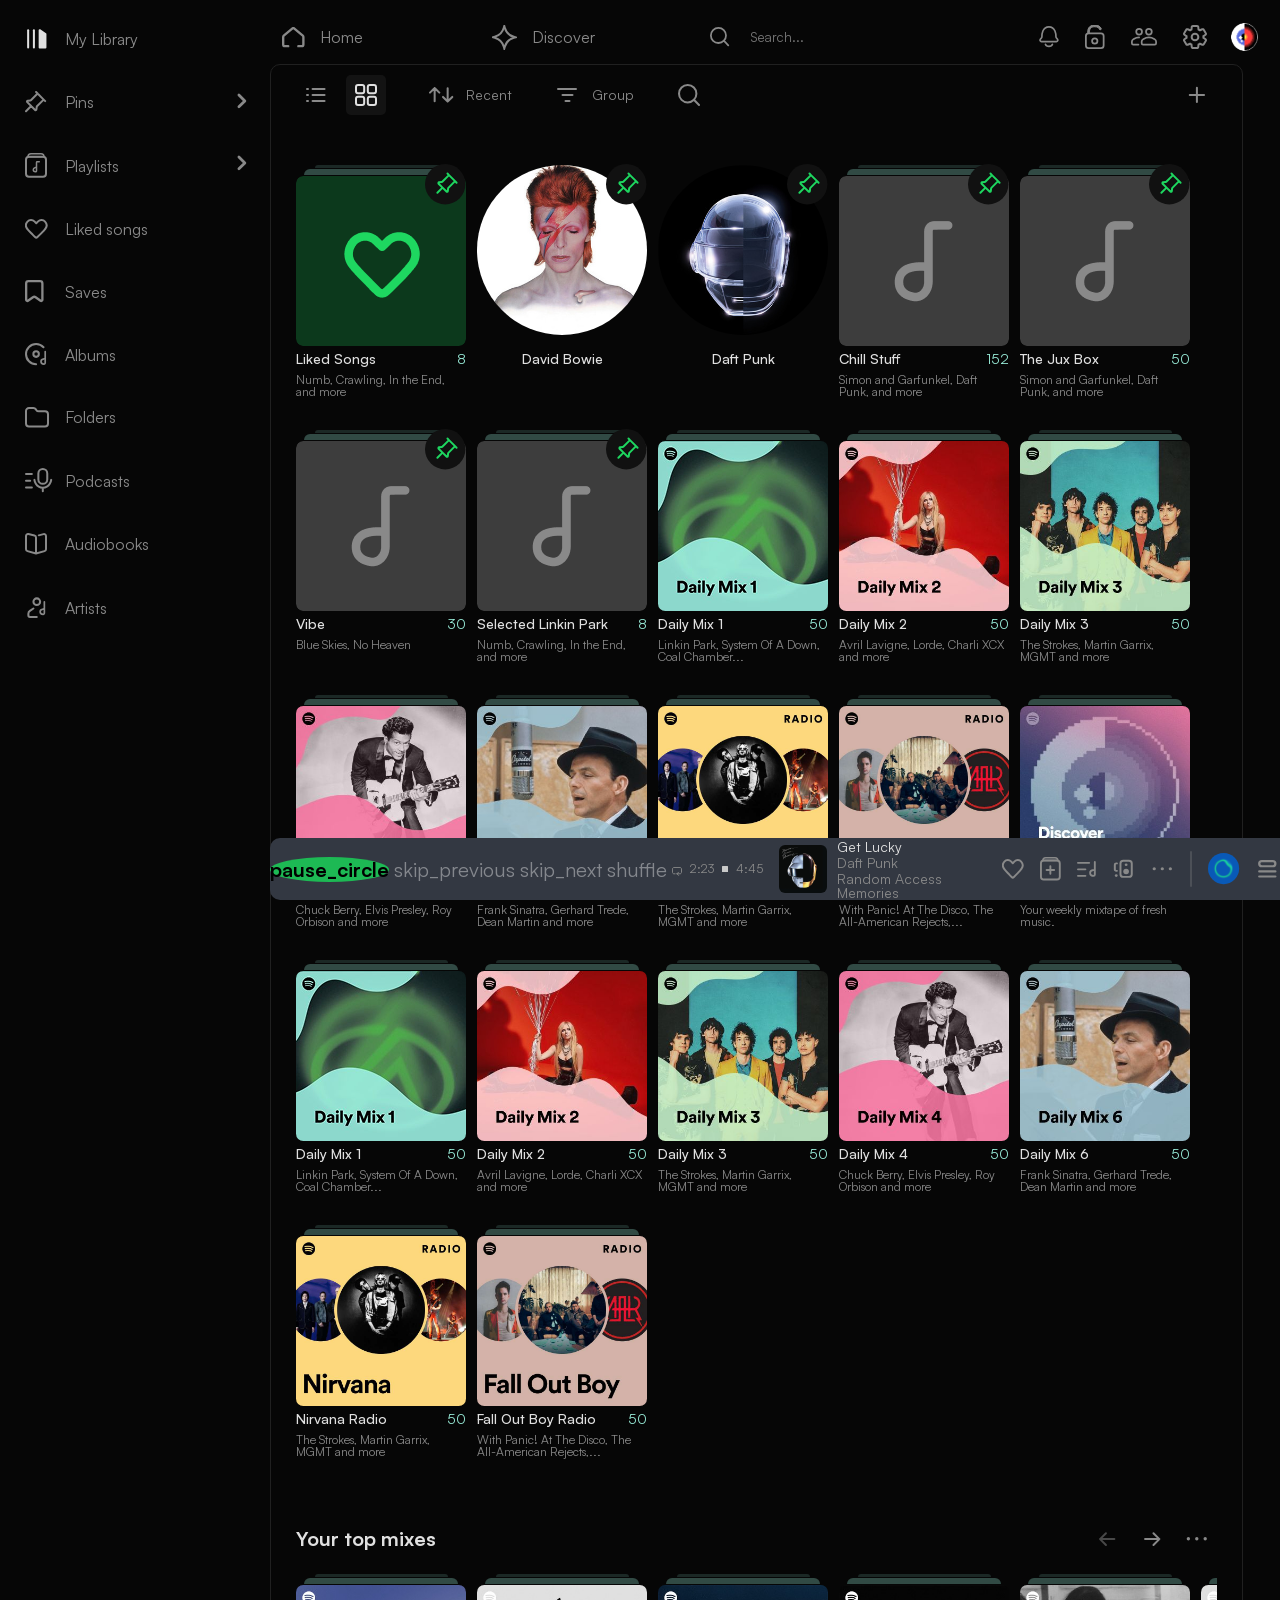
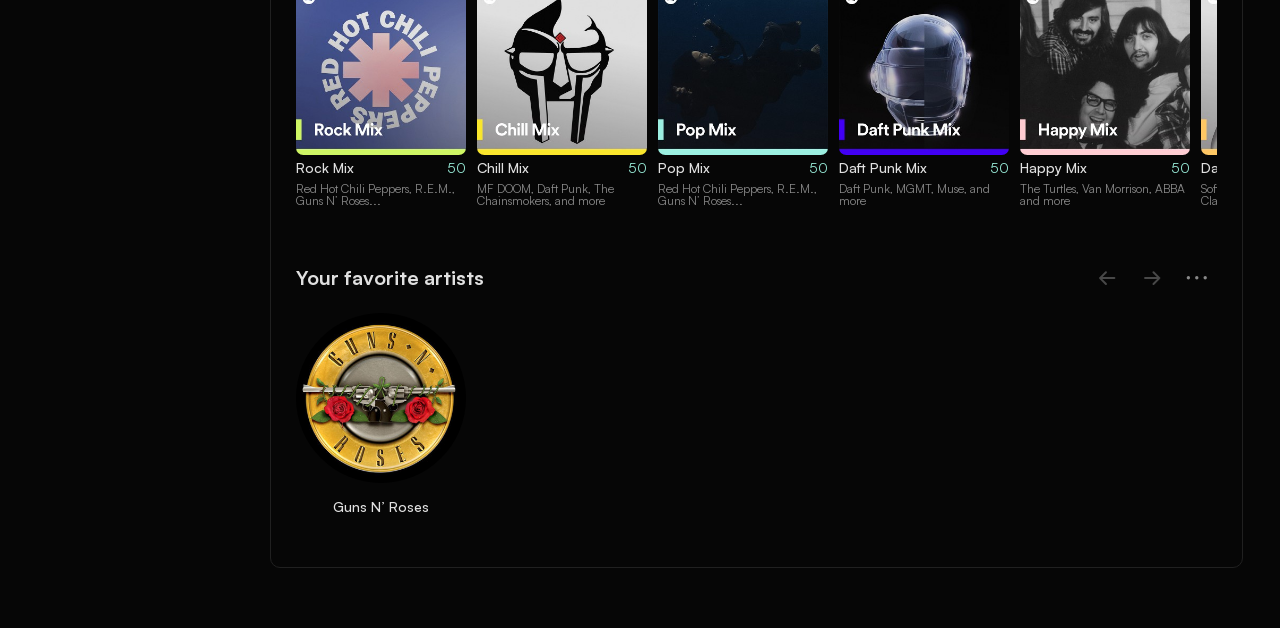
==== commit 53a17c5c: "Add another cards" ====
--- a/pages/Library/index.html
+++ b/pages/Library/index.html
@@ -216,7 +216,7 @@
       <section class="library_cards">
         <ul class="library_cards__items">
           <li>
-            <div class="card">
+            <div class="card card--pinned">
               <div class="card__image">
                 <div class="card__image-top-mirror-second"></div>
                 <div class="card__image-top-mirror-first"></div>
@@ -226,6 +226,138 @@
                 <header>
                   <h3>
                     Liked Songs
+                  </h3>
+                  <span>
+                    8
+                  </span>
+                </header>
+                <p>
+                  Numb, Crawling, In the End, and more
+                </p>
+              </div>
+            </div>
+          </li>
+          <li>
+            <div class="card card--artist card--pinned">
+              <div class="card__image">
+                <div class="card__image-top-mirror-second"></div>
+                <div class="card__image-top-mirror-first"></div>
+                <img src="../../assets/card_images/DavidBowie.png" alt="David Bowie">
+              </div>
+              <div class="card__content">
+                <header>
+                  <h3>
+                    David Bowie
+                  </h3>
+                  <span>
+                    50
+                  </span>
+                </header>
+                <p>
+                  David Bowie
+                </p>
+              </div>
+            </div>
+          </li>
+          <li>
+            <div class="card card--artist card--pinned">
+              <div class="card__image">
+                <div class="card__image-top-mirror-second"></div>
+                <div class="card__image-top-mirror-first"></div>
+                <img src="../../assets/card_images/DaftPunk.png" alt="Daft Punk">
+              </div>
+              <div class="card__content">
+                <header>
+                  <h3>
+                    Daft Punk
+                  </h3>
+                  <span>
+                    50
+                  </span>
+                </header>
+                <p>
+                  Daft Punk
+                </p>
+              </div>
+            </div>
+          </li>
+          <li>
+            <div class="card card--pinned">
+              <div class="card__image">
+                <div class="card__image-top-mirror-second"></div>
+                <div class="card__image-top-mirror-first"></div>
+                <img src="../../assets/card_images/note.png" alt="Note">
+              </div>
+              <div class="card__content">
+                <header>
+                  <h3>
+                    Chill Stuff
+                  </h3>
+                  <span>
+                    152
+                  </span>
+                </header>
+                <p>
+                  Simon and Garfunkel, Daft Punk, and more
+                </p>
+              </div>
+            </div>
+          </li>
+          <li>
+            <div class="card card--pinned">
+              <div class="card__image">
+                <div class="card__image-top-mirror-second"></div>
+                <div class="card__image-top-mirror-first"></div>
+                <img src="../../assets/card_images/note.png" alt="Note">
+              </div>
+              <div class="card__content">
+                <header>
+                  <h3>
+                    The Jux Box
+                  </h3>
+                  <span>
+                    50
+                  </span>
+                </header>
+                <p>
+                  Simon and Garfunkel, Daft Punk, and more
+                </p>
+              </div>
+            </div>
+          </li>
+          <li>
+            <div class="card card--pinned">
+              <div class="card__image">
+                <div class="card__image-top-mirror-second"></div>
+                <div class="card__image-top-mirror-first"></div>
+                <img src="../../assets/card_images/note.png" alt="Note">
+              </div>
+              <div class="card__content">
+                <header>
+                  <h3>
+                    Vibe
+                  </h3>
+                  <span>
+                    30
+                  </span>
+                </header>
+                <p>
+                  Blue Skies, No Heaven
+                </p>
+              </div>
+            </div>
+          </li>
+          <li>
+            <div class="card card--pinned">
+              <div class="card__image">
+                <div class="card__image-top-mirror-second"></div>
+                <div class="card__image-top-mirror-first"></div>
+                <img src="../../assets/card_images/note.png" alt="Note">
+              </div>
+              <div class="card__content">
+                <header>
+                  <h3>
+                    Selected Linkin Park
                   </h3>
                   <span>
                     8
@@ -989,50 +1121,6 @@
                 </header>
                 <p>
                   Guns N’ Roses
-                </p>
-              </div>
-            </div>
-          </li>
-          <li>
-            <div class="card card--artist">
-              <div class="card__image">
-                <div class="card__image-top-mirror-second"></div>
-                <div class="card__image-top-mirror-first"></div>
-                <img src="../../assets/card_images/DaftPunk.png" alt="Daft Punk">
-              </div>
-              <div class="card__content">
-                <header>
-                  <h3>
-                    Daft Punk
-                  </h3>
-                  <span>
-                    50
-                  </span>
-                </header>
-                <p>
-                  Daft Punk
-                </p>
-              </div>
-            </div>
-          </li>
-          <li>
-            <div class="card card--artist">
-              <div class="card__image">
-                <div class="card__image-top-mirror-second"></div>
-                <div class="card__image-top-mirror-first"></div>
-                <img src="../../assets/card_images/DavidBowie.png" alt="David Bowie">
-              </div>
-              <div class="card__content">
-                <header>
-                  <h3>
-                    David Bowie
-                  </h3>
-                  <span>
-                    50
-                  </span>
-                </header>
-                <p>
-                  David Bowie
                 </p>
               </div>
             </div>
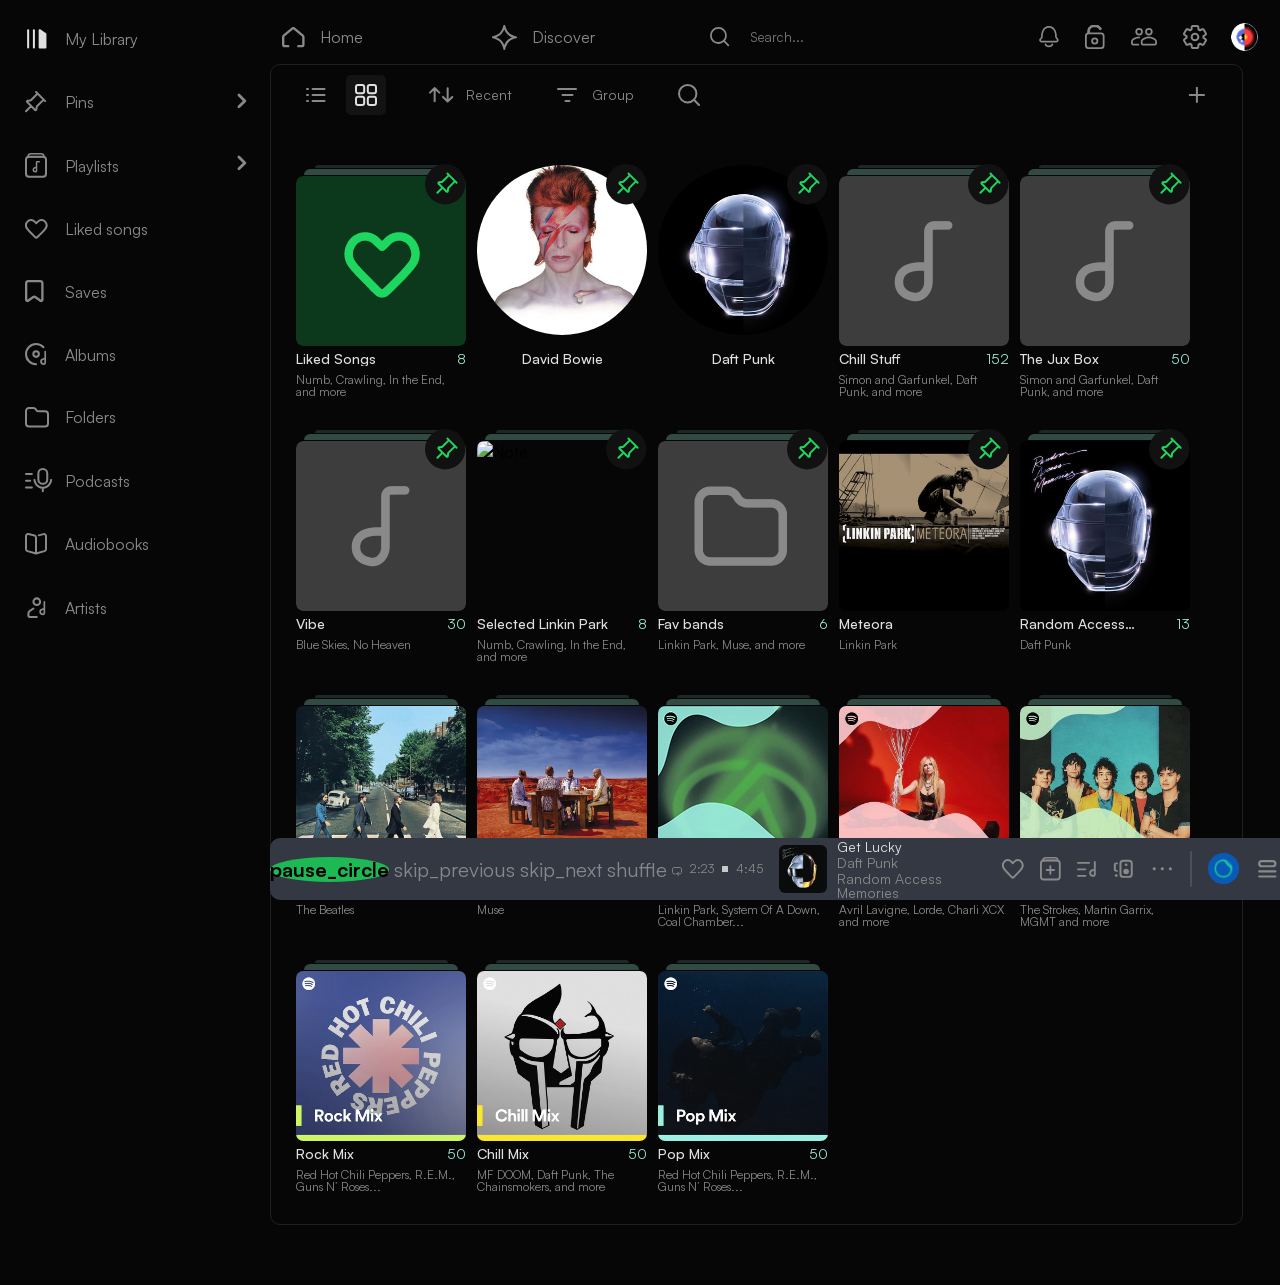
==== commit 92fd1153: "Add different cards" ====
--- a/pages/Library/index.html
+++ b/pages/Library/index.html
@@ -16,7 +16,7 @@
   <header class="header">
     <ul class="menu header__nav_left">
       <li class="header__item">
-        <a class="menu__nav" href="#"><img src="../../assets/icons/icon_home.svg" alt="" />
+        <a class="menu__nav" href="../../"><img src="../../assets/icons/icon_home.svg" alt="" />
           <img src="../../assets/icons/icon_homeA.svg" alt="icon home" />Home</a>
       </li>
       <li class="header__item">
@@ -352,7 +352,7 @@
               <div class="card__image">
                 <div class="card__image-top-mirror-second"></div>
                 <div class="card__image-top-mirror-first"></div>
-                <img src="../../assets/card_images/note.png" alt="Note">
+                <img src="../../assets/card_images/NOTE.png" alt="Note">
               </div>
               <div class="card__content">
                 <header>
@@ -370,10 +370,120 @@
             </div>
           </li>
           <li>
+            <div class="card card--pinned">
+              <div class="card__image">
+                <div class="card__image-top-mirror-second"></div>
+                <div class="card__image-top-mirror-first"></div>
+                <img src="../../assets/card_images/FOLDER.png" alt="Folder">
+              </div>
+              <div class="card__content">
+                <header>
+                  <h3>
+                    Fav bands
+                  </h3>
+                  <span>
+                    6
+                  </span>
+                </header>
+                <p>
+                  Linkin Park, Muse, and more
+                </p>
+              </div>
+            </div>
+          </li>
+          <li>
+            <div class="card card--pinned">
+              <div class="card__image">
+                <div class="card__image-top-mirror-second"></div>
+                <div class="card__image-top-mirror-first"></div>
+                <img src="../../assets/card_images/Meteora.png" alt="Meteora">
+              </div>
+              <div class="card__content">
+                <header>
+                  <h3>
+                    Meteora
+                  </h3>
+                  <span>
+                    
+                  </span>
+                </header>
+                <p>
+                  Linkin Park
+                </p>
+              </div>
+            </div>
+          </li>
+          <li>
+            <div class="card card--pinned">
+              <div class="card__image">
+                <div class="card__image-top-mirror-second"></div>
+                <div class="card__image-top-mirror-first"></div>
+                <img src="../../assets/card_images/RandomAccessMemories.png" alt="Random Access Memories">
+              </div>
+              <div class="card__content">
+                <header>
+                  <h3>
+                    Random Access Memories
+                  </h3>
+                  <span>
+                    13
+                  </span>
+                </header>
+                <p>
+                  Daft Punk
+                </p>
+              </div>
+            </div>
+          </li>
+          <li>
             <div class="card">
               <div class="card__image">
                 <div class="card__image-top-mirror-second"></div>
                 <div class="card__image-top-mirror-first"></div>
+                <img src="../../assets/card_images/AbbeyRoad.png" alt="Abbey Road">
+              </div>
+              <div class="card__content">
+                <header>
+                  <h3>
+                    Abbey Road
+                  </h3>
+                  <span>
+                    13
+                  </span>
+                </header>
+                <p>
+                  The Beatles
+                </p>
+              </div>
+            </div>
+          </li>
+          <li>
+            <div class="card">
+              <div class="card__image">
+                <div class="card__image-top-mirror-second"></div>
+                <div class="card__image-top-mirror-first"></div>
+                <img src="../../assets/card_images/BlackHolesandRevelations.png" alt="Black Holes and Revelations">
+              </div>
+              <div class="card__content">
+                <header>
+                  <h3>
+                    Black Holes and Revelations
+                  </h3>
+                  <span>
+                    13
+                  </span>
+                </header>
+                <p>
+                  Muse
+                </p>
+              </div>
+            </div>
+          </li>
+          <li>
+            <div class="card">
+              <div class="card__image">
+                <div class="card__image-top-mirror-second"></div>
+                <div class="card__image-top-mirror-first"></div>
                 <img src="../../assets/card_images/DailyMix1.png" alt="Daily Mix 1">
               </div>
               <div class="card__content">
@@ -440,19 +550,19 @@
               <div class="card__image">
                 <div class="card__image-top-mirror-second"></div>
                 <div class="card__image-top-mirror-first"></div>
-                <img src="../../assets/card_images/DailyMix4.png" alt="Daily Mix 4">
-              </div>
-              <div class="card__content">
-                <header>
-                  <h3>
-                    Daily Mix 4
-                  </h3>
-                  <span>
-                    50
-                  </span>
-                </header>
-                <p>
-                  Chuck Berry, Elvis Presley, Roy Orbison and more
+                <img src="../../assets/card_images/RockMix.png" alt="Rock Mix">
+              </div>
+              <div class="card__content">
+                <header>
+                  <h3>
+                    Rock Mix
+                  </h3>
+                  <span>
+                    50
+                  </span>
+                </header>
+                <p>
+                  Red Hot Chili Peppers, R.E.M., Guns N’ Roses...
                 </p>
               </div>
             </div>
@@ -462,19 +572,19 @@
               <div class="card__image">
                 <div class="card__image-top-mirror-second"></div>
                 <div class="card__image-top-mirror-first"></div>
-                <img src="../../assets/card_images/DailyMix6.png" alt="Daily Mix 6">
-              </div>
-              <div class="card__content">
-                <header>
-                  <h3>
-                    Daily Mix 6
-                  </h3>
-                  <span>
-                    50
-                  </span>
-                </header>
-                <p>
-                  Frank Sinatra, Gerhard Trede, Dean Martin and more
+                <img src="../../assets/card_images/ChillMix.png" alt="Chill Mix">
+              </div>
+              <div class="card__content">
+                <header>
+                  <h3>
+                    Chill Mix
+                  </h3>
+                  <span>
+                    50
+                  </span>
+                </header>
+                <p>
+                  MF DOOM, Daft Punk, The Chainsmokers, and more
                 </p>
               </div>
             </div>
@@ -484,258 +594,12 @@
               <div class="card__image">
                 <div class="card__image-top-mirror-second"></div>
                 <div class="card__image-top-mirror-first"></div>
-                <img src="../../assets/card_images/NirvanaRadio.png" alt="Nirvana Radio">
-              </div>
-              <div class="card__content">
-                <header>
-                  <h3>
-                    Nirvana Radio
-                  </h3>
-                  <span>
-                    50
-                  </span>
-                </header>
-                <p>
-                  The Strokes, Martin Garrix, MGMT and more
-                </p>
-              </div>
-            </div>
-          </li>
-          <li>
-            <div class="card">
-              <div class="card__image">
-                <div class="card__image-top-mirror-second"></div>
-                <div class="card__image-top-mirror-first"></div>
-                <img src="../../assets/card_images/FallOutBoyRadio.png" alt="Fall Out Boy Radio">
-              </div>
-              <div class="card__content">
-                <header>
-                  <h3>
-                    Fall Out Boy Radio
-                  </h3>
-                  <span>
-                    50
-                  </span>
-                </header>
-                <p>
-                  With Panic! At The Disco, The All-American Rejects,...
-                </p>
-              </div>
-            </div>
-          </li>
-          <li>
-            <div class="card">
-              <div class="card__image">
-                <div class="card__image-top-mirror-second"></div>
-                <div class="card__image-top-mirror-first"></div>
-                <img src="../../assets/card_images/DiscoverWeekly.png" alt="Discover Weekly">
-              </div>
-              <div class="card__content">
-                <header>
-                  <h3>
-                    Discover Weekly
-                  </h3>
-                  <span>
-                    50
-                  </span>
-                </header>
-                <p>
-                  Your weekly mixtape of fresh music.
-                </p>
-              </div>
-            </div>
-          </li>
-          <li>
-            <div class="card">
-              <div class="card__image">
-                <div class="card__image-top-mirror-second"></div>
-                <div class="card__image-top-mirror-first"></div>
-                <img src="../../assets/card_images/DailyMix1.png" alt="Daily Mix 1">
-              </div>
-              <div class="card__content">
-                <header>
-                  <h3>
-                    Daily Mix 1
-                  </h3>
-                  <span>
-                    50
-                  </span>
-                </header>
-                <p>
-                  Linkin Park, System Of A Down, Coal Chamber...
-                </p>
-              </div>
-            </div>
-          </li>
-          <li>
-            <div class="card">
-              <div class="card__image">
-                <div class="card__image-top-mirror-second"></div>
-                <div class="card__image-top-mirror-first"></div>
-                <img src="../../assets/card_images/DailyMix2.png" alt="Daily Mix 2">
-              </div>
-              <div class="card__content">
-                <header>
-                  <h3>
-                    Daily Mix 2
-                  </h3>
-                  <span>
-                    50
-                  </span>
-                </header>
-                <p>
-                  Avril Lavigne, Lorde, Charli XCX and more
-                </p>
-              </div>
-            </div>
-          </li>
-          <li>
-            <div class="card">
-              <div class="card__image">
-                <div class="card__image-top-mirror-second"></div>
-                <div class="card__image-top-mirror-first"></div>
-                <img src="../../assets/card_images/DailyMix3.png" alt="Daily Mix 3">
-              </div>
-              <div class="card__content">
-                <header>
-                  <h3>
-                    Daily Mix 3
-                  </h3>
-                  <span>
-                    50
-                  </span>
-                </header>
-                <p>
-                  The Strokes, Martin Garrix, MGMT and more
-                </p>
-              </div>
-            </div>
-          </li>
-          <li>
-            <div class="card">
-              <div class="card__image">
-                <div class="card__image-top-mirror-second"></div>
-                <div class="card__image-top-mirror-first"></div>
-                <img src="../../assets/card_images/DailyMix4.png" alt="Daily Mix 4">
-              </div>
-              <div class="card__content">
-                <header>
-                  <h3>
-                    Daily Mix 4
-                  </h3>
-                  <span>
-                    50
-                  </span>
-                </header>
-                <p>
-                  Chuck Berry, Elvis Presley, Roy Orbison and more
-                </p>
-              </div>
-            </div>
-          </li>
-          <li>
-            <div class="card">
-              <div class="card__image">
-                <div class="card__image-top-mirror-second"></div>
-                <div class="card__image-top-mirror-first"></div>
-                <img src="../../assets/card_images/DailyMix6.png" alt="Daily Mix 6">
-              </div>
-              <div class="card__content">
-                <header>
-                  <h3>
-                    Daily Mix 6
-                  </h3>
-                  <span>
-                    50
-                  </span>
-                </header>
-                <p>
-                  Frank Sinatra, Gerhard Trede, Dean Martin and more
-                </p>
-              </div>
-            </div>
-          </li>
-          <li>
-            <div class="card">
-              <div class="card__image">
-                <div class="card__image-top-mirror-second"></div>
-                <div class="card__image-top-mirror-first"></div>
-                <img src="../../assets/card_images/NirvanaRadio.png" alt="Nirvana Radio">
-              </div>
-              <div class="card__content">
-                <header>
-                  <h3>
-                    Nirvana Radio
-                  </h3>
-                  <span>
-                    50
-                  </span>
-                </header>
-                <p>
-                  The Strokes, Martin Garrix, MGMT and more
-                </p>
-              </div>
-            </div>
-          </li>
-          <li>
-            <div class="card">
-              <div class="card__image">
-                <div class="card__image-top-mirror-second"></div>
-                <div class="card__image-top-mirror-first"></div>
-                <img src="../../assets/card_images/FallOutBoyRadio.png" alt="Fall Out Boy Radio">
-              </div>
-              <div class="card__content">
-                <header>
-                  <h3>
-                    Fall Out Boy Radio
-                  </h3>
-                  <span>
-                    50
-                  </span>
-                </header>
-                <p>
-                  With Panic! At The Disco, The All-American Rejects,...
-                </p>
-              </div>
-            </div>
-          </li>
-        </ul>
-      </section>
-      <section class="cards">
-        <header>
-          <h2>Your top mixes</h2>
-          <nav>
-            <ul class="cards__nav-bar">
-              <li>
-                <button class="cards__nav-bar-btn cards__nav-bar-btn--disabled">
-                  <img src="../../assets/icons/icon_arrow-left.svg" alt="left arrow">
-                </button>
-              </li>
-              <li>
-                <button class="cards__nav-bar-btn">
-                  <img src="../../assets/icons/icon_arrow-right.svg" alt="right arrow">
-                </button>
-              </li>
-              <li>
-                <button class="cards__nav-bar-btn">
-                  <img src="../../assets/icons/icon_ellipsis.svg" alt="ellipsis">
-                </button>
-              </li>
-            </ul>
-          </nav>
-        </header>
-        <ul class="cards__list">
-          <li>
-            <div class="card">
-              <div class="card__image">
-                <div class="card__image-top-mirror-second"></div>
-                <div class="card__image-top-mirror-first"></div>
-                <img src="../../assets/card_images/RockMix.png" alt="Rock Mix">
-              </div>
-              <div class="card__content">
-                <header>
-                  <h3>
-                    Rock Mix
+                <img src="../../assets/card_images/PopMix.png" alt="Pop Mix">
+              </div>
+              <div class="card__content">
+                <header>
+                  <h3>
+                    Pop Mix
                   </h3>
                   <span>
                     50
@@ -743,384 +607,6 @@
                 </header>
                 <p>
                   Red Hot Chili Peppers, R.E.M., Guns N’ Roses...
-                </p>
-              </div>
-            </div>
-          </li>
-          <li>
-            <div class="card">
-              <div class="card__image">
-                <div class="card__image-top-mirror-second"></div>
-                <div class="card__image-top-mirror-first"></div>
-                <img src="../../assets/card_images/ChillMix.png" alt="Chill Mix">
-              </div>
-              <div class="card__content">
-                <header>
-                  <h3>
-                    Chill Mix
-                  </h3>
-                  <span>
-                    50
-                  </span>
-                </header>
-                <p>
-                  MF DOOM, Daft Punk, The Chainsmokers, and more
-                </p>
-              </div>
-            </div>
-          </li>
-          <li>
-            <div class="card">
-              <div class="card__image">
-                <div class="card__image-top-mirror-second"></div>
-                <div class="card__image-top-mirror-first"></div>
-                <img src="../../assets/card_images/PopMix.png" alt="Pop Mix">
-              </div>
-              <div class="card__content">
-                <header>
-                  <h3>
-                    Pop Mix
-                  </h3>
-                  <span>
-                    50
-                  </span>
-                </header>
-                <p>
-                  Red Hot Chili Peppers, R.E.M., Guns N’ Roses...
-                </p>
-              </div>
-            </div>
-          </li>
-          <li>
-            <div class="card">
-              <div class="card__image">
-                <div class="card__image-top-mirror-second"></div>
-                <div class="card__image-top-mirror-first"></div>
-                <img src="../../assets/card_images/DaftPunkMix.png" alt="Daft Punk Mix">
-              </div>
-              <div class="card__content">
-                <header>
-                  <h3>
-                    Daft Punk Mix
-                  </h3>
-                  <span>
-                    50
-                  </span>
-                </header>
-                <p>
-                  Daft Punk, MGMT, Muse, and more
-                </p>
-              </div>
-            </div>
-          </li>
-          <li>
-            <div class="card">
-              <div class="card__image">
-                <div class="card__image-top-mirror-second"></div>
-                <div class="card__image-top-mirror-first"></div>
-                <img src="../../assets/card_images/HappyMix.png" alt="Happy Mix">
-              </div>
-              <div class="card__content">
-                <header>
-                  <h3>
-                    Happy Mix
-                  </h3>
-                  <span>
-                    50
-                  </span>
-                </header>
-                <p>
-                  The Turtles, Van Morrison, ABBA and more
-                </p>
-              </div>
-            </div>
-          </li>
-          <li>
-            <div class="card">
-              <div class="card__image">
-                <div class="card__image-top-mirror-second"></div>
-                <div class="card__image-top-mirror-first"></div>
-                <img src="../../assets/card_images/DavidBowieMix.png" alt="David Bowie Mix">
-              </div>
-              <div class="card__content">
-                <header>
-                  <h3>
-                    David Bowie Mix
-                  </h3>
-                  <span>
-                    50
-                  </span>
-                </header>
-                <p>
-                  Soft Cell, The Who and The Clash
-                </p>
-              </div>
-            </div>
-          </li>
-          <li>
-            <div class="card">
-              <div class="card__image">
-                <div class="card__image-top-mirror-second"></div>
-                <div class="card__image-top-mirror-first"></div>
-                <img src="../../assets/card_images/UpbeatMix.png" alt="Upbeat Mix">
-              </div>
-              <div class="card__content">
-                <header>
-                  <h3>
-                    Upbeat Mix
-                  </h3>
-                  <span>
-                    50
-                  </span>
-                </header>
-                <p>
-                  Kylie Minogue, Charli XCX, Cage The Elephant and...
-                </p>
-              </div>
-            </div>
-          </li>
-          <li>
-            <div class="card">
-              <div class="card__image">
-                <div class="card__image-top-mirror-second"></div>
-                <div class="card__image-top-mirror-first"></div>
-                <img src="../../assets/card_images/60sMix.png" alt="60s Mix">
-              </div>
-              <div class="card__content">
-                <header>
-                  <h3>
-                    60s Mix
-                  </h3>
-                  <span>
-                    50
-                  </span>
-                </header>
-                <p>
-                  Chuck Berry, Skeeter David, Van Morrison and...
-                </p>
-              </div>
-            </div>
-          </li>
-          <li>
-            <div class="card">
-              <div class="card__image">
-                <div class="card__image-top-mirror-second"></div>
-                <div class="card__image-top-mirror-first"></div>
-                <img src="../../assets/card_images/RockMix.png" alt="Rock Mix">
-              </div>
-              <div class="card__content">
-                <header>
-                  <h3>
-                    Rock Mix
-                  </h3>
-                  <span>
-                    50
-                  </span>
-                </header>
-                <p>
-                  Red Hot Chili Peppers, R.E.M., Guns N’ Roses...
-                </p>
-              </div>
-            </div>
-          </li>
-          <li>
-            <div class="card">
-              <div class="card__image">
-                <div class="card__image-top-mirror-second"></div>
-                <div class="card__image-top-mirror-first"></div>
-                <img src="../../assets/card_images/ChillMix.png" alt="Chill Mix">
-              </div>
-              <div class="card__content">
-                <header>
-                  <h3>
-                    Chill Mix
-                  </h3>
-                  <span>
-                    50
-                  </span>
-                </header>
-                <p>
-                  MF DOOM, Daft Punk, The Chainsmokers, and more
-                </p>
-              </div>
-            </div>
-          </li>
-          <li>
-            <div class="card">
-              <div class="card__image">
-                <div class="card__image-top-mirror-second"></div>
-                <div class="card__image-top-mirror-first"></div>
-                <img src="../../assets/card_images/PopMix.png" alt="Pop Mix">
-              </div>
-              <div class="card__content">
-                <header>
-                  <h3>
-                    Pop Mix
-                  </h3>
-                  <span>
-                    50
-                  </span>
-                </header>
-                <p>
-                  Red Hot Chili Peppers, R.E.M., Guns N’ Roses...
-                </p>
-              </div>
-            </div>
-          </li>
-          <li>
-            <div class="card">
-              <div class="card__image">
-                <div class="card__image-top-mirror-second"></div>
-                <div class="card__image-top-mirror-first"></div>
-                <img src="../../assets/card_images/DaftPunkMix.png" alt="Daft Punk Mix">
-              </div>
-              <div class="card__content">
-                <header>
-                  <h3>
-                    Daft Punk Mix
-                  </h3>
-                  <span>
-                    50
-                  </span>
-                </header>
-                <p>
-                  Daft Punk, MGMT, Muse, and more
-                </p>
-              </div>
-            </div>
-          </li>
-          <li>
-            <div class="card">
-              <div class="card__image">
-                <div class="card__image-top-mirror-second"></div>
-                <div class="card__image-top-mirror-first"></div>
-                <img src="../../assets/card_images/HappyMix.png" alt="Happy Mix">
-              </div>
-              <div class="card__content">
-                <header>
-                  <h3>
-                    Happy Mix
-                  </h3>
-                  <span>
-                    50
-                  </span>
-                </header>
-                <p>
-                  The Turtles, Van Morrison, ABBA and more
-                </p>
-              </div>
-            </div>
-          </li>
-          <li>
-            <div class="card">
-              <div class="card__image">
-                <div class="card__image-top-mirror-second"></div>
-                <div class="card__image-top-mirror-first"></div>
-                <img src="../../assets/card_images/DavidBowieMix.png" alt="David Bowie Mix">
-              </div>
-              <div class="card__content">
-                <header>
-                  <h3>
-                    David Bowie Mix
-                  </h3>
-                  <span>
-                    50
-                  </span>
-                </header>
-                <p>
-                  Soft Cell, The Who and The Clash
-                </p>
-              </div>
-            </div>
-          </li>
-          <li>
-            <div class="card">
-              <div class="card__image">
-                <div class="card__image-top-mirror-second"></div>
-                <div class="card__image-top-mirror-first"></div>
-                <img src="../../assets/card_images/UpbeatMix.png" alt="Upbeat Mix">
-              </div>
-              <div class="card__content">
-                <header>
-                  <h3>
-                    Upbeat Mix
-                  </h3>
-                  <span>
-                    50
-                  </span>
-                </header>
-                <p>
-                  Kylie Minogue, Charli XCX, Cage The Elephant and...
-                </p>
-              </div>
-            </div>
-          </li>
-          <li>
-            <div class="card">
-              <div class="card__image">
-                <div class="card__image-top-mirror-second"></div>
-                <div class="card__image-top-mirror-first"></div>
-                <img src="../../assets/card_images/60sMix.png" alt="60s Mix">
-              </div>
-              <div class="card__content">
-                <header>
-                  <h3>
-                    60s Mix
-                  </h3>
-                  <span>
-                    50
-                  </span>
-                </header>
-                <p>
-                  Chuck Berry, Skeeter David, Van Morrison and...
-                </p>
-              </div>
-            </div>
-          </li>
-        </ul>
-      </section>
-      <section class="cards">
-        <header>
-          <h2>Your favorite artists</h2>
-          <nav>
-            <ul class="cards__nav-bar">
-              <li>
-                <button class="cards__nav-bar-btn cards__nav-bar-btn--disabled">
-                  <img src="../../assets/icons/icon_arrow-left.svg" alt="left arrow">
-                </button>
-              </li>
-              <li>
-                <button class="cards__nav-bar-btn  cards__nav-bar-btn--disabled">
-                  <img src="../../assets/icons/icon_arrow-right.svg" alt="right arrow">
-                </button>
-              </li>
-              <li>
-                <button class="cards__nav-bar-btn">
-                  <img src="../../assets/icons/icon_ellipsis.svg" alt="ellipsis">
-                </button>
-              </li>
-            </ul>
-          </nav>
-        </header>
-        <ul class="cards__list">
-          <li>
-            <div class="card card--artist">
-              <div class="card__image">
-                <div class="card__image-top-mirror-second"></div>
-                <div class="card__image-top-mirror-first"></div>
-                <img src="../../assets/card_images/GunsNRoses.png" alt="Guns N' Roses">
-              </div>
-              <div class="card__content">
-                <header>
-                  <h3>
-                    Guns N’ Roses
-                  </h3>
-                  <span>
-                    50
-                  </span>
-                </header>
-                <p>
-                  Guns N’ Roses
                 </p>
               </div>
             </div>
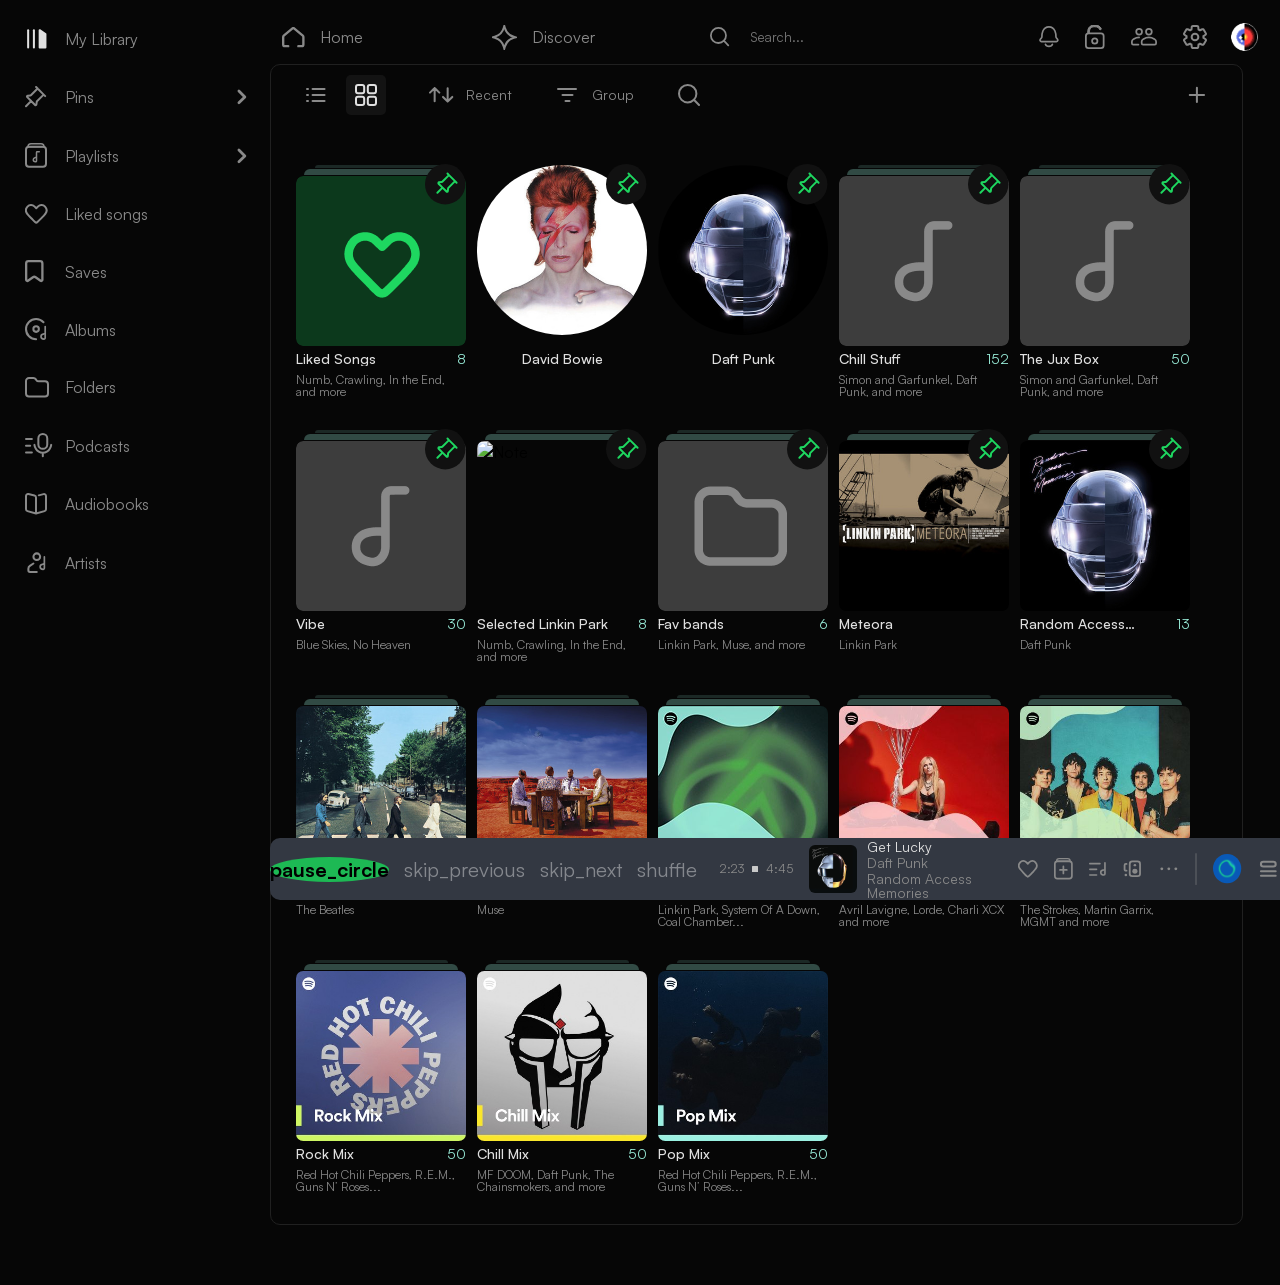
==== commit 0b80b472: "Merge branch 'page/Library'" ====
--- a/pages/Library/index.html
+++ b/pages/Library/index.html
@@ -9,7 +9,7 @@
   <link rel="icon" sizes="32x32" type="image/png" href="../../assets/icons/favicon32.png" />
 </head>
 
-<body class="admin-layout">
+<body class="document_body">
 
   <input type="checkbox" id="friends-sidebar-toggle" class="hidden-trigger">
 
@@ -59,7 +59,7 @@
         </a>
       </li>
       <li>
-        <label for="friends-sidebar-toggle" class="menu__nav" href="#">
+        <label for="friends-sidebar-toggle" class="menu__nav">
           <img src="../../assets/icons/icon_friends.svg" alt="icon friends"/>
           <img src="../../assets/icons/icon_friendsActive.svg" alt="icon friends"/>
         </label>
@@ -624,13 +624,19 @@
         <nav>
           <ul class="friends_activity__nav-bar">
             <li>
-              <button>
-                <img src="../../assets/icons/icon_friend_add.svg" alt="Add Friend">
+              <button class="btn_with_img_only">
+                <svg width="24" height="26" viewBox="0 0 24 26" fill="none" xmlns="http://www.w3.org/2000/svg">
+                <path d="M15.1541 6.73512C15.1541 8.59498 13.6464 10.1027 11.7865 10.1027C9.92666 10.1027 8.41895 8.59498 8.41895 6.73512C8.41895 4.87527 9.92666 3.36755 11.7865 3.36755C13.6464 3.36755 15.1541 4.87527 15.1541 6.73512Z" stroke="#898989" stroke-width="2.02054"/>
+                <path d="M8.41903 13.4703L4.86725 15.8382C3.9304 16.4628 3.36768 17.5142 3.36768 18.6402V20.3177C3.36768 21.1857 4.07127 21.8893 4.93921 21.8893H17.6798" stroke="#898989" stroke-width="2.02054" stroke-linecap="round" stroke-linejoin="round"/>
+                <path d="M15.1541 14.3124H17.6797M20.2054 14.3124H17.6797M17.6797 14.3124V11.7867M17.6797 14.3124V16.8381" stroke="#898989" stroke-width="2.02054" stroke-linecap="round" stroke-linejoin="round"/>
+                </svg>
               </button>
             </li>
             <li>
-              <label for="friends-sidebar-toggle">
-                <img src="../../assets/icons/icon_close.svg" alt="Close">
+              <label for="friends-sidebar-toggle" class="btn_with_img_only">
+                <svg width="17" height="17" viewBox="0 0 17 17" fill="none" xmlns="http://www.w3.org/2000/svg">
+                <path d="M13.4701 3.36743L8.41878 8.41878M3.36743 13.4701L8.41878 8.41878M8.41878 8.41878L3.36743 3.36743M8.41878 8.41878L13.4701 13.4701" stroke="#898989" stroke-width="2.02054" stroke-linecap="round" stroke-linejoin="round"/>
+                </svg>
               </label>
             </li>
           </ul>
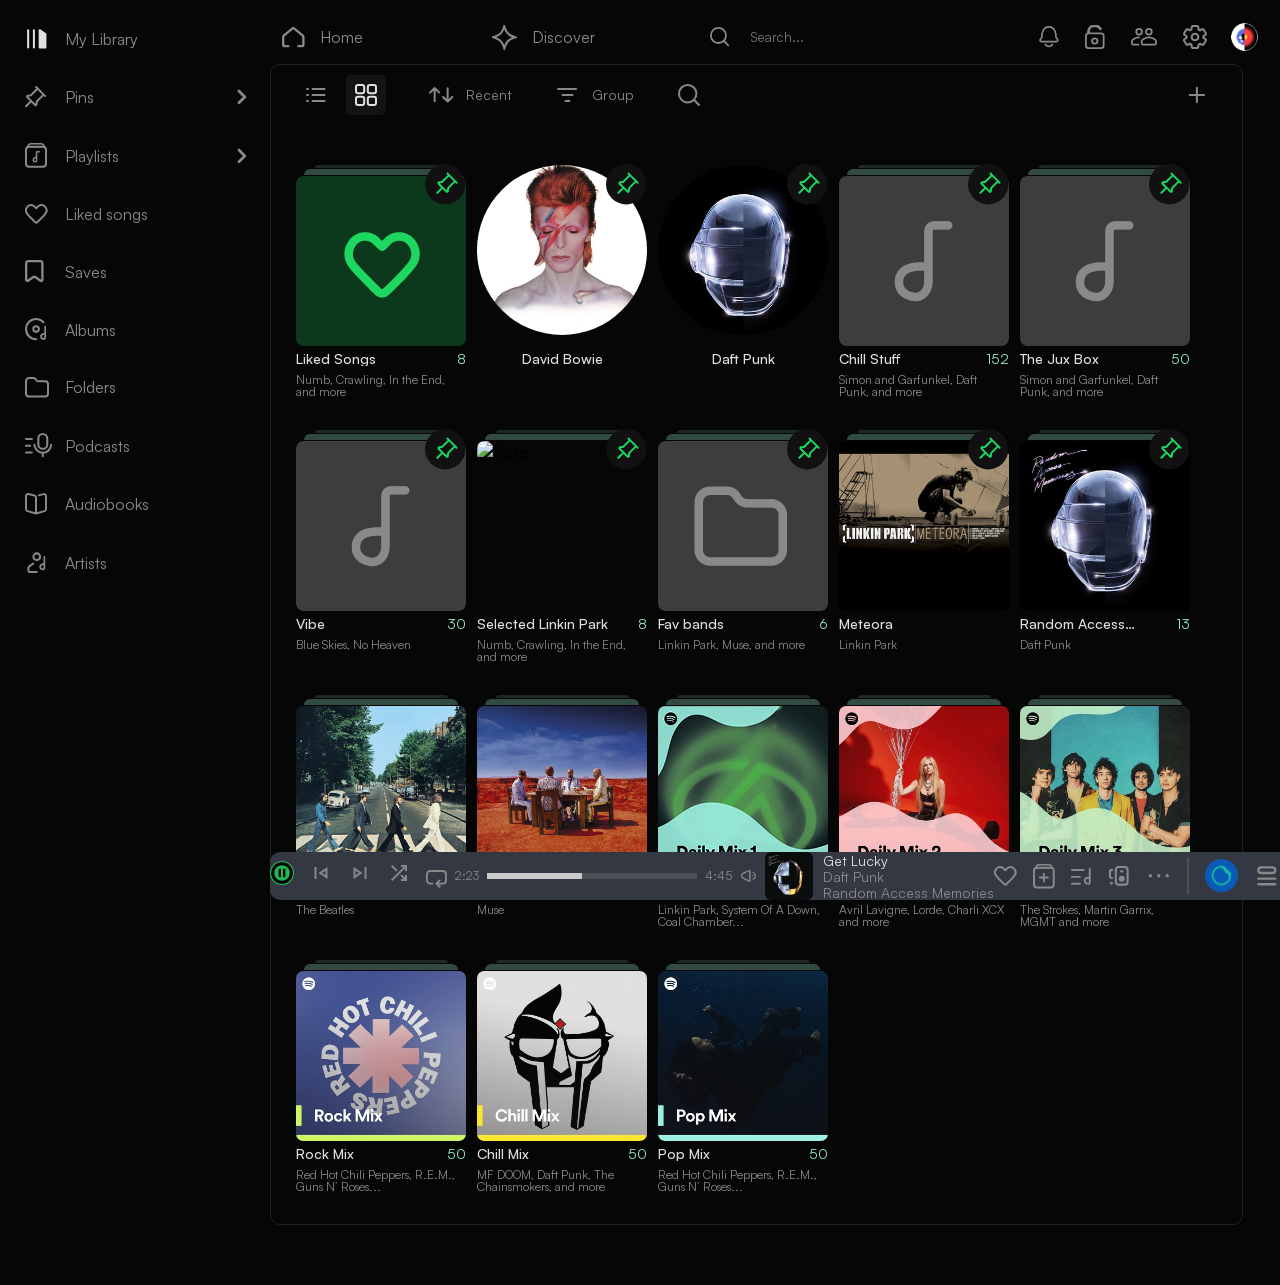
==== commit 63ef7019: "Add hover-state buttons background" ====
--- a/pages/Library/index.html
+++ b/pages/Library/index.html
@@ -6,6 +6,7 @@
   <meta name="viewport" content="width=device-width, initial-scale=1.0" />
   <title>My Library</title>
   <link rel="stylesheet" href="./css/library.css" />
+  <link rel="stylesheet" href="https://fonts.googleapis.com/css2?family=Material+Symbols+Outlined:opsz,wght,FILL,GRAD@20..48,100..700,0..1,-50..200"/>
   <link rel="icon" sizes="32x32" type="image/png" href="../../assets/icons/favicon32.png" />
 </head>
 
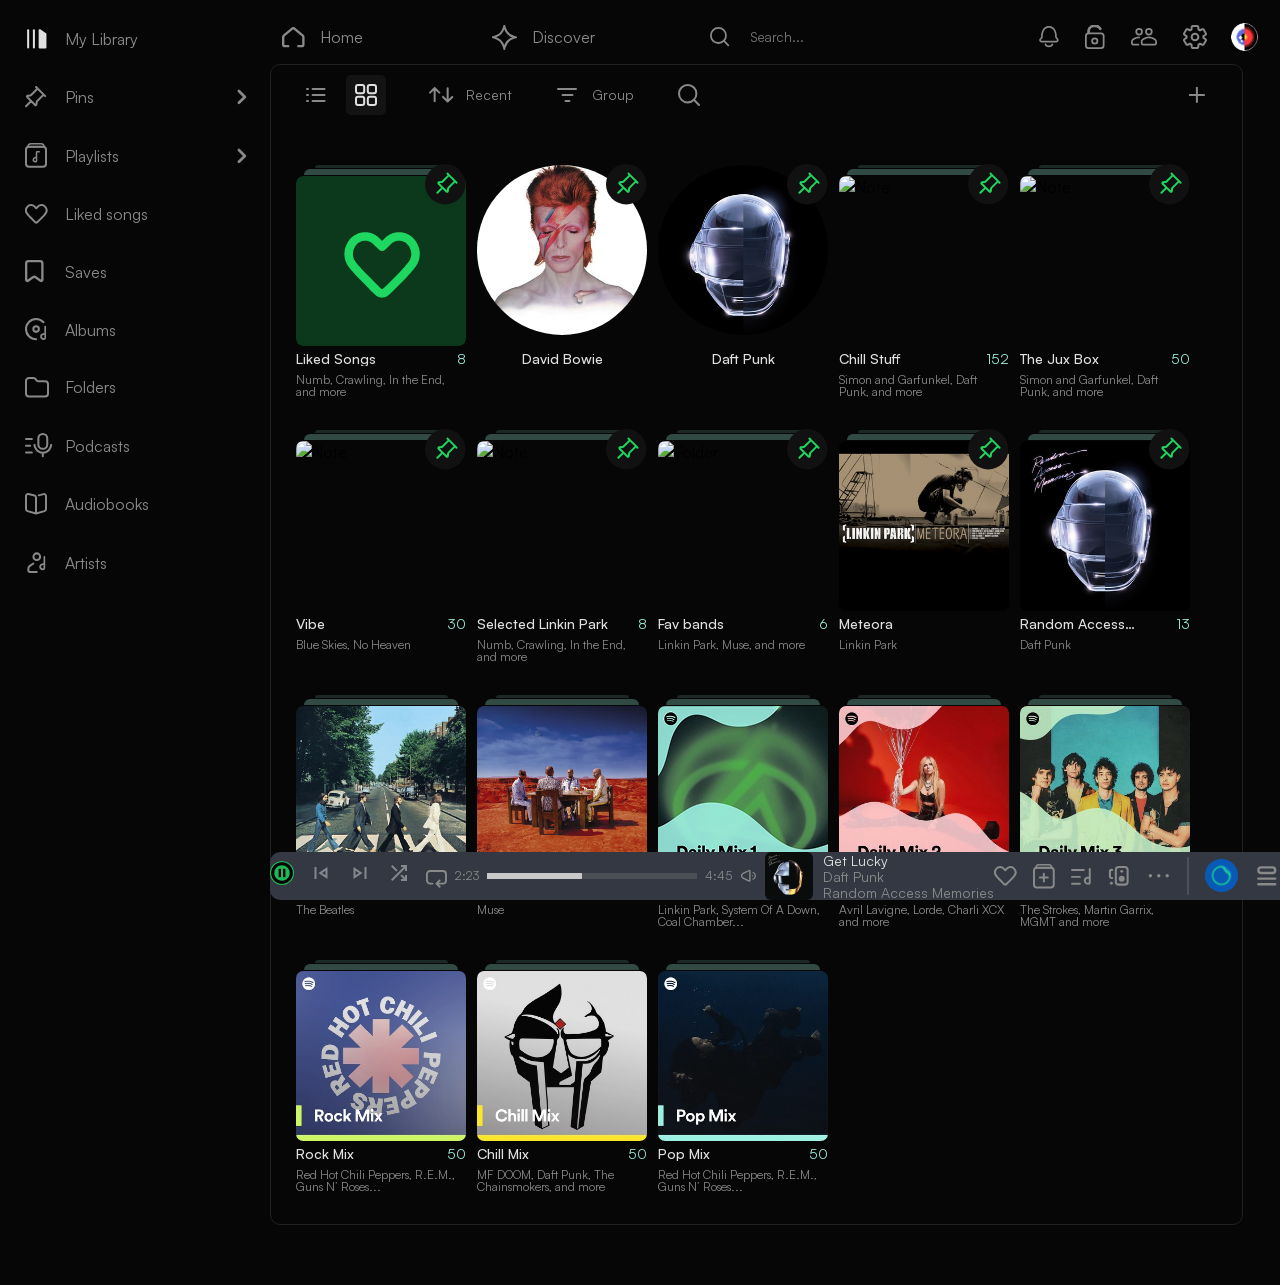
==== commit 60ff93b3: "Add different songs" ====
--- a/pages/Library/index.html
+++ b/pages/Library/index.html
@@ -104,7 +104,7 @@
             alt="icon playlists" />Playlists</a>
       </li>
       <li class="aside-bar__item">
-        <a href="#" class="aside-bar__link"><img src="../../assets/icons/icon_liked.svg" alt="icon liked" />Liked
+        <a href="./Liked_songs.html" class="aside-bar__link"><img src="../../assets/icons/icon_liked.svg" alt="icon liked" />Liked
           songs</a>
       </li>
       <li class="aside-bar__item">
@@ -287,7 +287,7 @@
               <div class="card__image">
                 <div class="card__image-top-mirror-second"></div>
                 <div class="card__image-top-mirror-first"></div>
-                <img src="../../assets/card_images/note.png" alt="Note">
+                <img src="./assets/Images_cards/NOTE.png" alt="Note">
               </div>
               <div class="card__content">
                 <header>
@@ -309,7 +309,7 @@
               <div class="card__image">
                 <div class="card__image-top-mirror-second"></div>
                 <div class="card__image-top-mirror-first"></div>
-                <img src="../../assets/card_images/note.png" alt="Note">
+                <img src="./assets/Images_cards/NOTE.png" alt="Note">
               </div>
               <div class="card__content">
                 <header>
@@ -331,7 +331,7 @@
               <div class="card__image">
                 <div class="card__image-top-mirror-second"></div>
                 <div class="card__image-top-mirror-first"></div>
-                <img src="../../assets/card_images/note.png" alt="Note">
+                <img src="./assets/Images_cards/NOTE.png" alt="Note">
               </div>
               <div class="card__content">
                 <header>
@@ -353,7 +353,7 @@
               <div class="card__image">
                 <div class="card__image-top-mirror-second"></div>
                 <div class="card__image-top-mirror-first"></div>
-                <img src="../../assets/card_images/NOTE.png" alt="Note">
+                <img src="./assets/Images_cards/NOTE.png" alt="Note">
               </div>
               <div class="card__content">
                 <header>
@@ -375,7 +375,7 @@
               <div class="card__image">
                 <div class="card__image-top-mirror-second"></div>
                 <div class="card__image-top-mirror-first"></div>
-                <img src="../../assets/card_images/FOLDER.png" alt="Folder">
+                <img src="./assets/Images_cards/FOLDER.png" alt="Folder">
               </div>
               <div class="card__content">
                 <header>
--- a/pages/Library/css/library.css
+++ b/pages/Library/css/library.css
@@ -21,6 +21,11 @@
   align-items: center;
   gap: 35px;
 }
+.library_nav_bar--Liked_songs .library_nav_bar__items > li:last-child {
+  order: -1;
+  margin-left: 0;
+  margin-right: auto;
+}
 
 .library_cards {
   padding: 10px 25px;
@@ -32,4 +37,69 @@
   gap: 11px;
 }
 
+.liked_songs {
+  padding: 10px 25px;
+}
+.liked_songs__table {
+  width: 100%;
+  border-collapse: collapse;
+  text-align: left;
+  color: rgb(137, 137, 137);
+  font-weight: 400;
+  font-size: 14px;
+  line-height: 100%;
+  letter-spacing: 3%;
+}
+.liked_songs__header {
+  margin: 0 10px 12px 10px;
+}
+.liked_songs__header th:first-child {
+  text-align: center;
+}
+.liked_songs__row td:first-child {
+  text-align: center;
+  font-weight: 500;
+  font-size: 16px;
+  line-height: 100%;
+  letter-spacing: 3%;
+}
+.liked_songs__row:hover {
+  background-color: rgb(17, 17, 17);
+  cursor: pointer;
+}
+.liked_songs__modes {
+  display: flex;
+  align-items: center;
+  gap: 10px;
+}
+.liked_songs__modes_main_items {
+  display: flex;
+  align-items: center;
+  gap: 20px;
+}
+.liked_songs__modes_more {
+  display: flex;
+  align-items: center;
+}
+.liked_songs__modes_more span {
+  display: inline-block;
+  width: 77px;
+}
+.liked_songs__item:hover {
+  background-color: rgba(32, 32, 32, 0.5);
+}
+.liked_songs__item .recommendation__image {
+  width: 51px;
+  height: 51px;
+}
+.liked_songs__item .recommendation__info {
+  gap: 4px;
+}
+.liked_songs__item .recommendation__info-title {
+  font-weight: 500;
+  font-size: 16px;
+  line-height: 100%;
+  letter-spacing: 3%;
+}
+
 /*# sourceMappingURL=library.css.map */
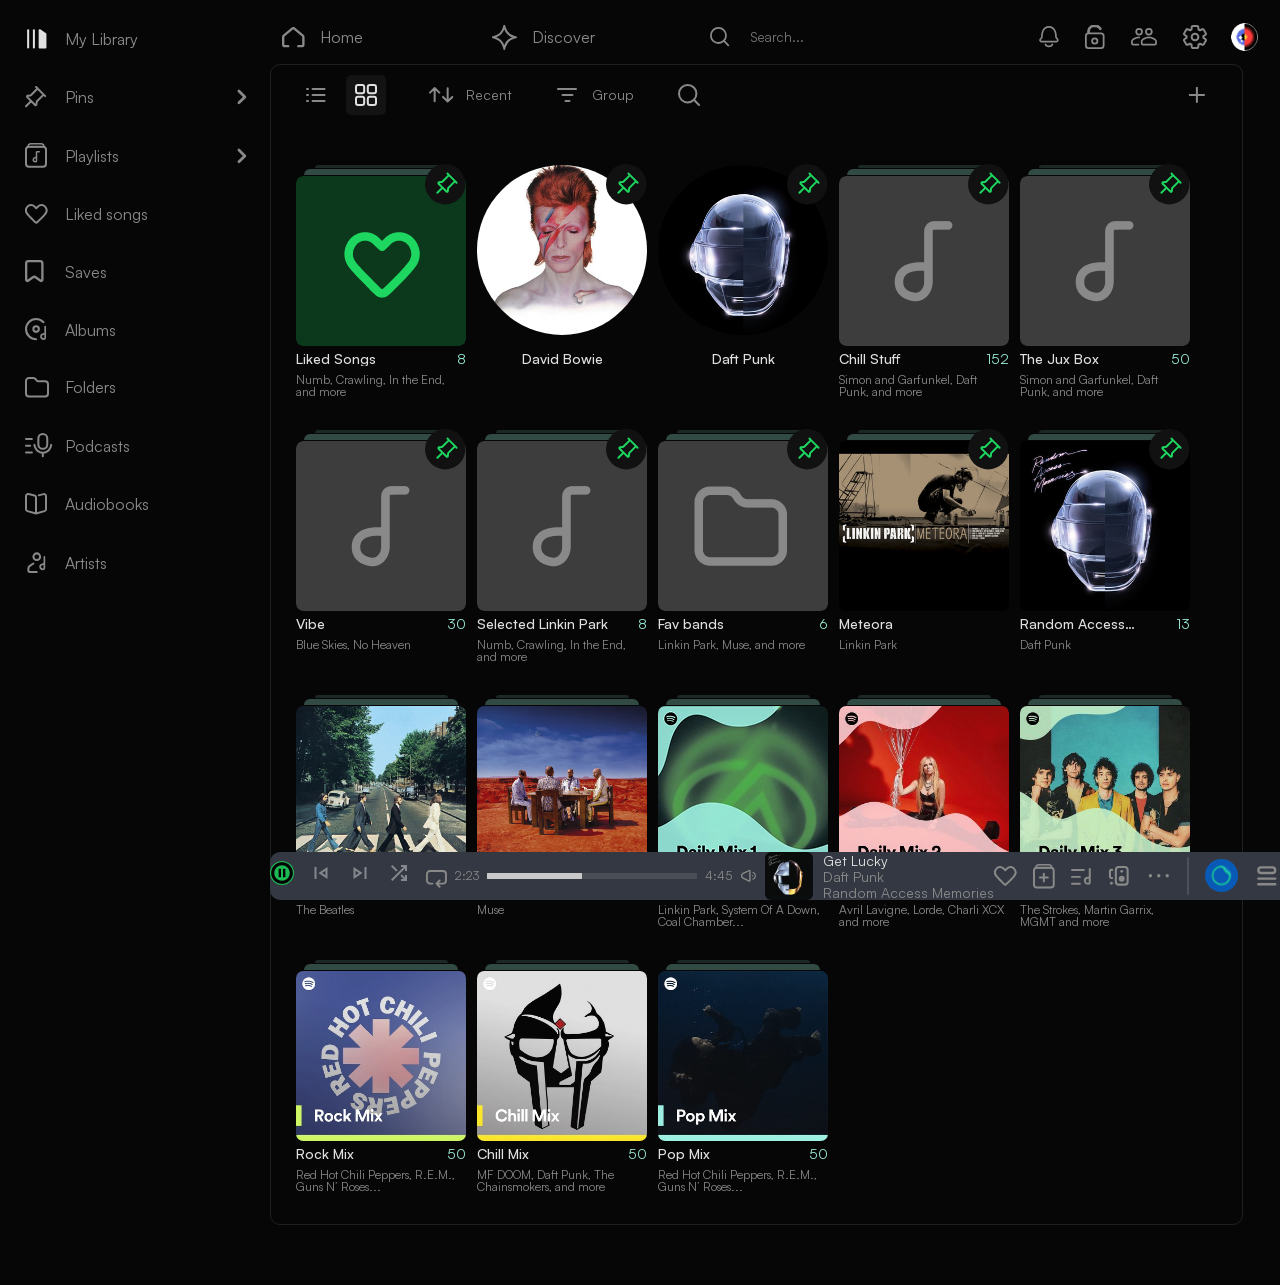
==== commit cf5347fa: "created playlist page" ====
--- a/pages/Library/index.html
+++ b/pages/Library/index.html
@@ -100,7 +100,7 @@
         <a href="#" class="aside-bar__link"><img src="../../assets/icons/icon_pins.svg" alt="icon pins" />Pins</a>
       </li>
       <li class="aside-bar__item aside-bar__item--arrow-right">
-        <a href="#" class="aside-bar__link"><img src="../../assets/icons/icon_playlists.svg"
+        <a href="../playlists/playlists.html" class="aside-bar__link"><img src="../../assets/icons/icon_playlists.svg"
             alt="icon playlists" />Playlists</a>
       </li>
       <li class="aside-bar__item">
--- a/pages/Library/css/library.css
+++ b/pages/Library/css/library.css
@@ -51,21 +51,39 @@
   letter-spacing: 3%;
 }
 .liked_songs__header {
-  margin: 0 10px 12px 10px;
+  border-bottom: 3px solid rgba(32, 32, 32, 0.5);
 }
-.liked_songs__header th:first-child {
+.liked_songs__header_item {
+  font-weight: 400;
+  font-size: 14px;
+  line-height: 100%;
+  letter-spacing: 3%;
+  padding-top: 2px;
+  padding-bottom: 14px;
+}
+.liked_songs__header_item:first-child {
   text-align: center;
+  padding-left: 15px;
+  padding-right: 15px;
 }
-.liked_songs__row td:first-child {
+.liked_songs__content::before {
+  content: "";
+  display: block;
+  height: 20px;
+}
+.liked_songs__content_row:hover {
+  background-color: rgb(17, 17, 17);
+}
+.liked_songs__content_item {
+  padding-top: 8px;
+  padding-bottom: 8px;
+}
+.liked_songs__content_item:first-child {
   text-align: center;
   font-weight: 500;
   font-size: 16px;
   line-height: 100%;
   letter-spacing: 3%;
-}
-.liked_songs__row:hover {
-  background-color: rgb(17, 17, 17);
-  cursor: pointer;
 }
 .liked_songs__modes {
   display: flex;
